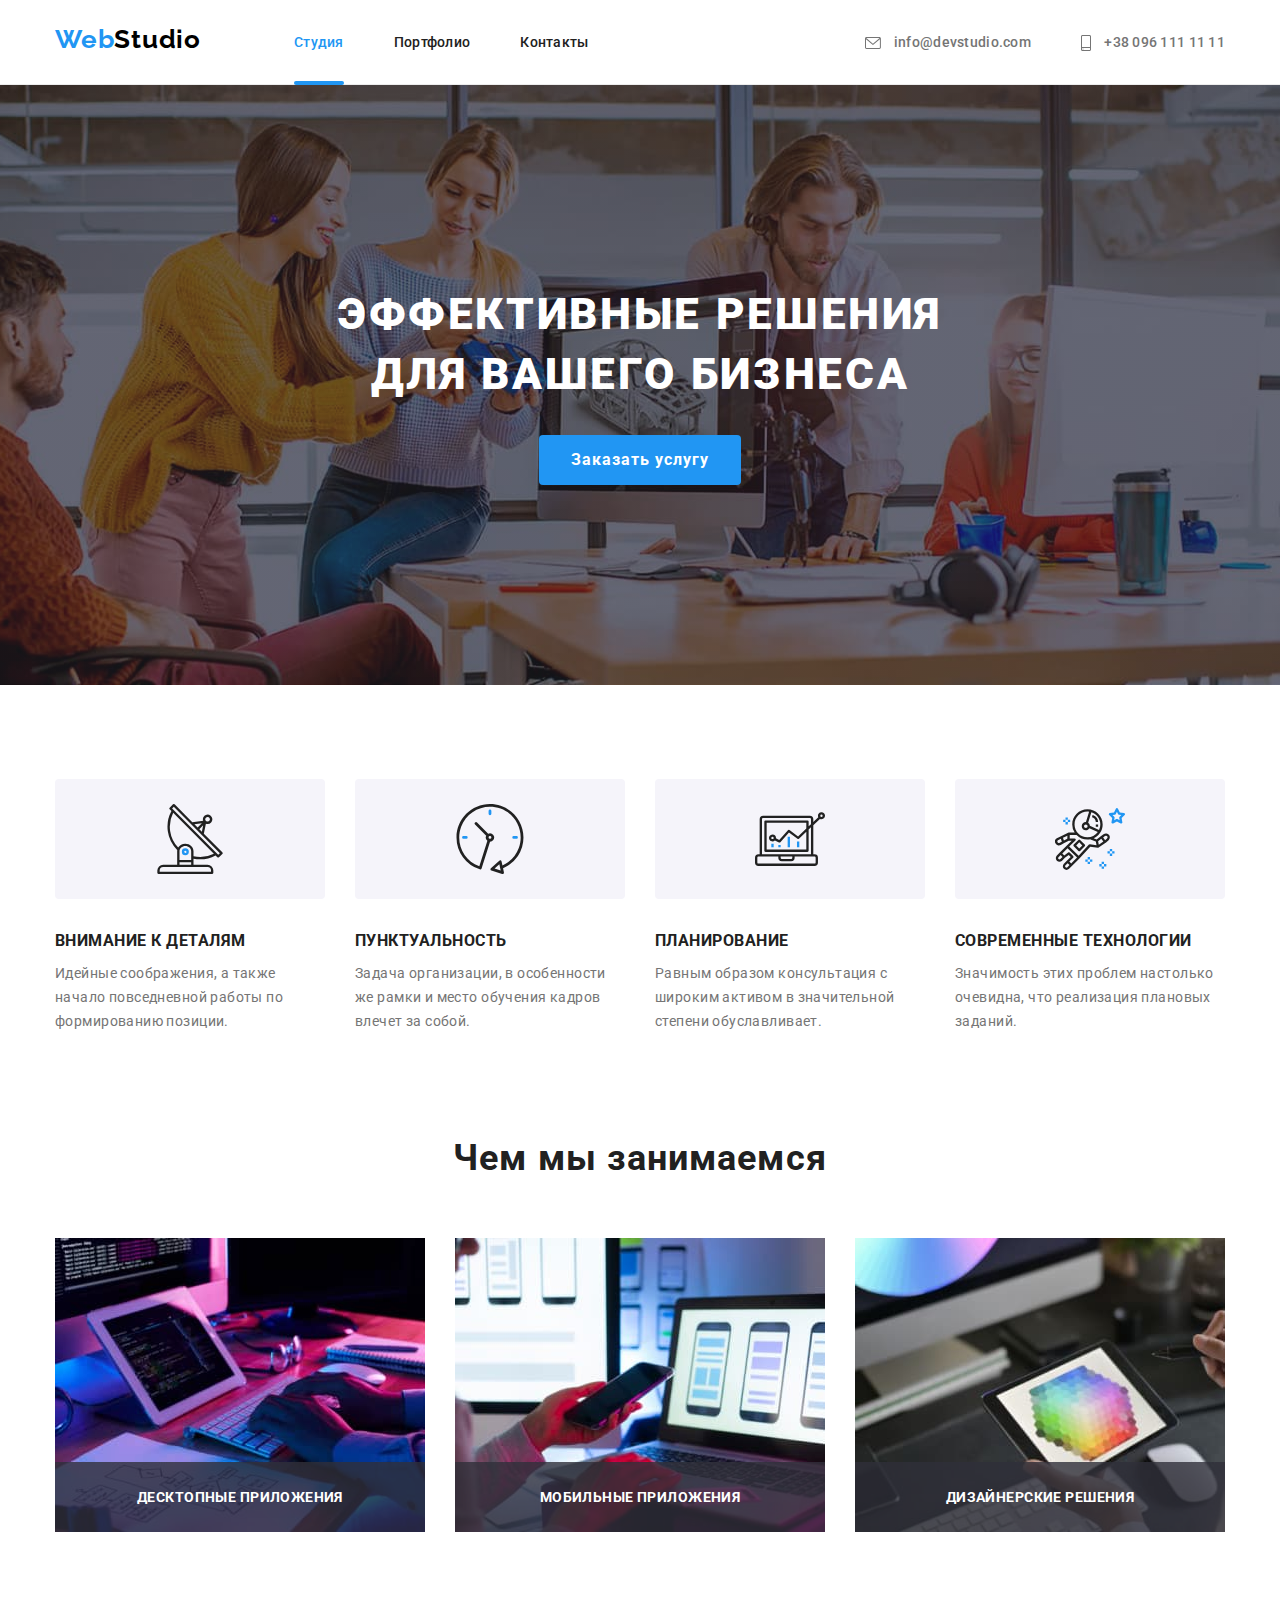
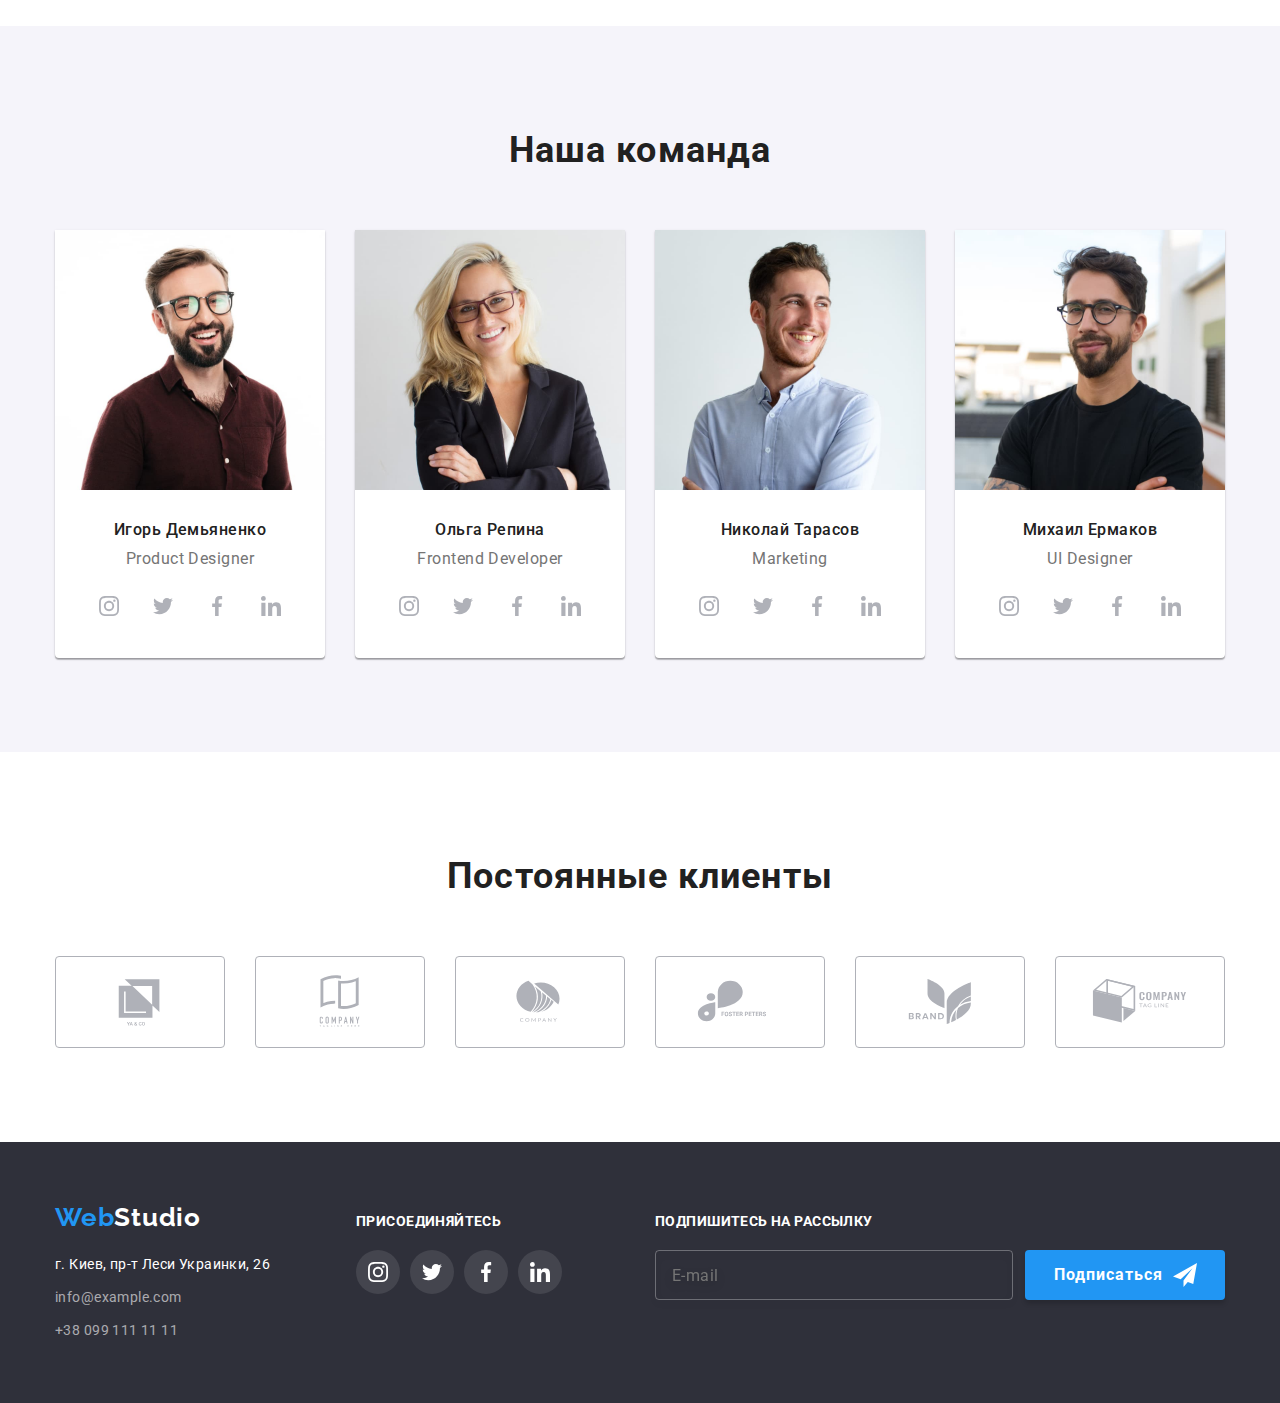
==== index.html @ 11c01fbc "Делает рефакторинг css (кроме портфолио)" ====
<!DOCTYPE html>
<html lang="ru">

<head>
    <meta charset="UTF-8">
    <meta http-equiv="X-UA-Compatible" content="IE=edge">
    <meta name="viewport" content="width=device-width, initial-scale=1.0">
    <title>Document</title>
    <link rel="preconnect" href="https://fonts.googleapis.com">
    <link rel="preconnect" href="https://fonts.gstatic.com" crossorigin>
    <link href="https://fonts.googleapis.com/css2?family=Raleway:wght@700&family=Roboto:wght@400;500;700;900&display=swap"
        rel="stylesheet">
    <link rel="stylesheet" href="https://cdnjs.cloudflare.com/ajax/libs/modern-normalize/1.1.0/modern-normalize.min.css">
    <link rel="stylesheet" href="./css/styles.css">
    <link rel="stylesheet" href="./css/main.css">
</head>

<body>
    <header class="header">
    <div class="container navigation">
        <nav>
            <a href="" class="logo">Web<span class="logopart1">Studio</span>
            </a>
            <ul class="nav">
                <li class="nav-item"><a href="" class="nav-link current">Студия</a></li>
                <li class="nav-item"><a href="./portfolio.html" class="nav-link">Портфолио</a></li>
                <li class="nav-item"><a href="" class="nav-link">Контакты</a></li>
        
            </ul>
        </nav>
        <ul class="header-contacts">
            <li class="header-contacts-item"><a href="mailto:info@devstudio.com"
                    class="header-contacts-link">
                    <svg class="header-icon mail" width="16" height="12">
                        <use href="./images/icons.svg#mail"></use>
                    </svg>
                    info@devstudio.com</a></li>
            <li class="header-contacts-item"><a href="tel:+380961111111" class="header-contacts-link">
                    <svg class="header-icon tel" width="10" height="16">
                        <use href="./images/icons.svg#tel"></use>
                    </svg>
                +38 096 111 11 11</a></li>
        </ul>
    </div>
        

    </header>
    <main>

        <section class="hero linear">
            <div class="container">
            <h1 class="hero-title">Эффективные решения для вашего бизнеса</h1>
            <button type="button" class="btn" data-modal-open>Заказать услугу</button>
            </div>
        </section>


        <section class="section">
            <div class="container">
                <h2 class="visually-hidden">Преимущества работы</h2>
                <ul class="list">
                    <li class="list-item">
                        <div class="benefits-container">
                        <svg class="benefits-icon">
                            <use href="./images/icons.svg#antenna"></use>
                        </svg>
                        </div>
                        <h3 class="section-title">Внимание к деталям</h3>
                        <p class="paragraph">Идейные соображения, а также начало повседневной работы по формированию позиции.</p>
                    </li>
                    <li class="list-item">
                        <div class="benefits-container">
                        <svg class="benefits-icon">
                            <use href="./images/icons.svg#clock"></use>
                        </svg>
                        </div>
                        <h3 class="section-title">Пунктуальность</h3>
                        <p class="paragraph">Задача организации, в особенности же рамки и место обучения кадров влечет за собой.</p>
                    </li>
                    <li class="list-item">
                        <div class="benefits-container">
                        <svg class="benefits-icon">
                            <use href="./images/icons.svg#diagram"></use>
                        </svg>
                        </div>
                        <h3 class="section-title">Планирование</h3>
                        <p class="paragraph">Равным образом консультация с широким активом в значительной степени обуславливает.</p>
                    </li>
                    <li class="list-item">
                        <div class="benefits-container">
                        <svg class="benefits-icon">
                            <use href="./images/icons.svg#astronaut"></use>
                        </svg>
                        </div>
                        <h3 class="section-title">Современные технологии</h3>
                        <p class="paragraph">Значимость этих проблем настолько очевидна, что реализация плановых заданий.</p>
                    </li>
                </ul>
            </div>
        </section>

        <section class="section work">
            <div class="container">
                <h2 class="work">Чем мы занимаемся</h2>
                <ul class="list">
                    <li class="list-work">
                        <div class="work-thumb">
                        <img src="./images/keyboard.jpg" alt="разработка планшетного приложения" width="370" height="294" />
                        <div class="work-element">
                            <h3 class="work-title">Десктопные приложения</h3>
                        </div>
                        </div>
                        
                    </li>
                    <li class="list-work">
                        <div class="work-thumb">
                        <img src="./images/notebook.jpg" alt="ноутбук" width="370" height="294" />
                        <div class="work-element">
                            <h3 class="work-title">Мобильные приложения</h3>
                        </div>
                        </div>
                    </li>
                    <li class="list-work">
                        <div class="work-thumb">
                        <img src="./images/art.jpg" alt="работа с палитрой" width="370" height="294" />
                        <div class="work-element">
                        <h3 class="work-title">Дизайнерские решения</h3>
                        </div>
                        </div>
                    </li>
                </ul>
            </div>
        </section>

        <section class="team section">
            <div class="container">
                <h2 class="team-title">Наша команда</h2>
                <ul class="list">
                    <li class="list-item team">
                        <img src="./images/menone.jpg" alt="первый работник" width="270" height="260">
                        <div class="team-container">
                        <h3 class="team-name">Игорь Демьяненко</h3>
                        <p lang="en" class="profession">Product Designer</p>
                        <ul class="team-list">
                            <li class="team-item">
                                <a href="" class="team-link">
                                <svg class="team-icon" width="20" height="20">
                                    <use href="./images/icons.svg#instagram"></use>
                                </svg>
                                </a>
                            </li>
                            <li class="team-item">
                                <a href="" class="team-link">
                                <svg class="team-icon" width="20" height="20">
                                    <use href="./images/icons.svg#twitter"></use>
                                </svg>
                                </a>
                            </li>
                            <li class="team-item">
                                <a href="" class="team-link">
                                <svg class="team-icon" width="20" height="20">
                                    <use href="./images/icons.svg#facebook"></use>
                                </svg>
                                </a>
                            </li>
                            <li class="team-item">
                                <a href="" class="team-link">
                                <svg class="team-icon" width="20" height="20">
                                    <use href="./images/icons.svg#linkedin"></use>
                                </svg>
                                </a>
                            </li>
                        </ul>
                        </div>
                    </li>
                    <li class="list-item team">
                        <img src="./images/women.jpg" alt="второй работник" width="270" height="260">
                        <div class="team-container">
                        <h3 class="team-name">Ольга Репина</h3>
                        <p lang="en" class="profession">Frontend Developer</p>
                        <ul class="team-list">
                            <li class="team-item">
                                <a href="" class="team-link">
                                    <svg class="team-icon" width="20" height="20">
                                        <use href="./images/icons.svg#instagram"></use>
                                    </svg>
                                </a>
                            </li>
                            <li class="team-item">
                                <a href="" class="team-link">
                                    <svg class="team-icon" width="20" height="20">
                                        <use href="./images/icons.svg#twitter"></use>
                                    </svg>
                                </a>
                            </li>
                            <li class="team-item">
                                <a href="" class="team-link">
                                    <svg class="team-icon" width="20" height="20">
                                        <use href="./images/icons.svg#facebook"></use>
                                    </svg>
                                </a>
                            </li>
                            <li class="team-item">
                                <a href="" class="team-link">
                                    <svg class="team-icon" width="20" height="20">
                                        <use href="./images/icons.svg#linkedin"></use>
                                    </svg>
                                </a>
                            </li>
                        </ul>
                        </div>
                    </li>
                    <li class="list-item team">
                        <img src="./images/mentwo.jpg" alt="третий работник" width="270" height="260">
                        <div class="team-container">
                        <h3 class="team-name">Николай Тарасов</h3>
                        <p lang="en" class="profession">Marketing</p>
                        <ul class="team-list">
                            <li class="team-item">
                                <a href="" class="team-link">
                                    <svg class="team-icon" width="20" height="20">
                                        <use href="./images/icons.svg#instagram"></use>
                                    </svg>
                                </a>
                            </li>
                            <li class="team-item">
                                <a href="" class="team-link">
                                    <svg class="team-icon" width="20" height="20">
                                        <use href="./images/icons.svg#twitter"></use>
                                    </svg>
                                </a>
                            </li>
                            <li class="team-item">
                                <a href="" class="team-link">
                                    <svg class="team-icon" width="20" height="20">
                                        <use href="./images/icons.svg#facebook"></use>
                                    </svg>
                                </a>
                            </li>
                            <li class="team-item">
                                <a href="" class="team-link">
                                    <svg class="team-icon" width="20" height="20">
                                        <use href="./images/icons.svg#linkedin"></use>
                                    </svg>
                                </a>
                            </li>
                        </ul>
                        </div>
                    </li>
                    <li class="list-item team">
                        <img src="./images/menthree.jpg" alt="четвертый работник" width="270" height="260">
                        <div class="team-container">
                        <h3 class="team-name">Михаил Ермаков</h3>
                        <p lang="en" class="profession">UI Designer</p>
                        <ul class="team-list">
                            <li class="team-item">
                                <a href="" class="team-link">
                                    <svg class="team-icon" width="20" height="20">
                                        <use href="./images/icons.svg#instagram"></use>
                                    </svg>
                                </a>
                            </li>
                            <li class="team-item">
                                <a href="" class="team-link">
                                    <svg class="team-icon" width="20" height="20">
                                        <use href="./images/icons.svg#twitter"></use>
                                    </svg>
                                </a>
                            </li>
                            <li class="team-item">
                                <a href="" class="team-link">
                                    <svg class="team-icon" width="20" height="20">
                                        <use href="./images/icons.svg#facebook"></use>
                                    </svg>
                                </a>
                            </li>
                            <li class="team-item">
                                <a href="" class="team-link">
                                    <svg class="team-icon" width="20" height="20">
                                        <use href="./images/icons.svg#linkedin"></use>
                                    </svg>
                                </a>
                            </li>
                        </ul>
                        </div>
                    </li>
                </ul>
            </div>
        </section>
        <section class="clients section">
            <div class="container">
                <h2 class="clients-title">Постоянные клиенты</h2>
                <ul class="clients-list">
                    <li class="clients-item">
                        <div class="clients-container">
                        <a href="" class="clients-link">
                            <svg class="clients-icon" width="106" height="60">
                                <use href="./images/icons.svg#logo"></use>
                            </svg>
                        </a>
                        </div>
                    </li>
                    <li class="clients-item">
                        <div class="clients-container">
                            <a href="" class="clients-link">
                                <svg class="clients-icon" width="106" height="60">
                                    <use href="./images/icons.svg#logo-1"></use>
                                </svg>
                            </a>
                        </div>
                    </li>
                    <li class="clients-item">
                        <div class="clients-container">
                            <a href="" class="clients-link">
                                <svg class="clients-icon" width="106" height="60">
                                    <use href="./images/icons.svg#logo-2"></use>
                                </svg>
                            </a>
                        </div>
                    </li>
                    <li class="clients-item">
                        <div class="clients-container">
                            <a href="" class="clients-link">
                                <svg class="clients-icon" width="106" height="60">
                                    <use href="./images/icons.svg#logo-3"></use>
                                </svg>
                            </a>
                        </div>
                    </li>
                    <li class="clients-item">
                        <div class="clients-container">
                            <a href="" class="clients-link">
                                <svg class="clients-icon" width="106" height="60">
                                    <use href="./images/icons.svg#logo-4"></use>
                                </svg>
                            </a>
                        </div>
                    </li>
                    <li class="clients-item">
                        <div class="clients-container">
                            <a href="" class="clients-link">
                                <svg class="clients-icon" width="106" height="60">
                                    <use href="./images/icons.svg#logo-5"></use>
                                </svg>
                            </a>
                        </div>
                    </li>
                </ul>
            </div>
        </section>
    </main>

    <footer class="footer">
        <div class="container footer-central">
            <div class="footer-adress">
            <a href="" class="logo-footer">Web<span class="logopart2">Studio</span>
            </a>
            <address>
                <p class="street-address">г. Киев, пр-т Леси Украинки, 26</p>
                <ul class="footer-contacts">
                    <li class="footer-contacts-item mail"><a href="mailto:info@example.com"
                            class="footer-contacts-link">info@example.com</a></li>
                    <li class="footer-contacts-item"><a href="tel:+380991111111" class="footer-contacts-link">+38 099 111 11 11</a>
                    </li>
                </ul>
            </address>
            </div>
        <div class="container footer-icon">
            <p class="go">Присоединяйтесь</p>
            <ul class="footer-icon-list">
                <li class="footer-icon-item">
                    <a href="" class="footer-icon-link">
                        <svg class="footer-icon" width="20" height="20">
                            <use href="./images/icons.svg#instagram"></use>
                        </svg>
                    </a>
                </li>
                <li class="footer-icon-item">
                    <a href="" class="footer-icon-link">
                        <svg class="footer-icon" width="20" height="20">
                            <use href="./images/icons.svg#twitter"></use>
                        </svg>
                    </a>
                </li>
                <li class="footer-icon-item">
                    <a href="" class="footer-icon-link">
                        <svg class="footer-icon" width="20" height="20">
                            <use href="./images/icons.svg#facebook"></use>
                        </svg>
                    </a>
                </li>
                <li class="footer-icon-item">
                    <a href="" class="footer-icon-link">
                        <svg class="footer-icon" width="20" height="20">
                            <use href="./images/icons.svg#linkedin"></use>
                        </svg>
                    </a>
                </li>
            </ul>
        </div>
        <div class="container online">
            <p class="online-title">Подпишитесь на рассылку</p>
            <form class="online-form">
                <label for="online-email" class="modal-lable"></label>
                <input type="email" name="online-email" id="online-email" class="online-input" placeholder="E-mail">
                <button type="submit" class="online-btn">
                    <svg class="online-icon" width="24" height="24">
                        <use href="./images/icons.svg#fly"></use>
                    </svg>
                    Подписаться</button>
            </form>
        </div>    
        </div>
    </footer>
    <div class="backdrop is-hidden" data-modal>
    <!-- <div class="backdrop" data-modal> --> 
        <div class="modal">
            <button type="button" class="modal-close-btn" data-modal-close>
                <svg class="close-btn" width="30" height="30">
                    <use href="./images/icons.svg#close"></use>
                </svg>
            </button>
            <p class="modal-title">Оставьте свои данные, мы вам перезвоним</p>
            <form class="modal-form">
                <div class="form-field">
                <label for="user-name" class="modal-lable">Имя</label>
                <div class="modal-input-wrap">
                <input 
                    type="text" 
                    name="user-name" 
                    class="modal-input" 
                    id="user-name">
                <svg class="modal-icon" width="18" height="18">
                    <use href="./images/icons.svg#modal-person"></use>
                </svg>
                </div>
                </div>
                <div class="form-field">
                <label for="user-tel" class="modal-lable">Телефон</label>
                <div class="modal-input-wrap">
                <input 
                    type="tel" 
                    name="user-tel" 
                    class="modal-input" 
                    id="user-tel">
                <svg class="modal-icon" width="18" height="18">
                    <use href="./images/icons.svg#modal-phone"></use>
                </svg>
                </div>
                </div>
                <div class="form-field">
                <label for="user-email" class="modal-lable">Почта</label>
                <div class="modal-input-wrap">
                <input 
                    type="email" 
                    name="user-email" 
                    class="modal-input"
                    id="user-email">
                <svg class="modal-icon" width="18" height="18">
                    <use href="./images/icons.svg#modal-email"></use>
                </svg>
                </div>
                </div>
                <div class="form-field-textarea">  
                <label for="user-text" class="modal-lable">Комментарий</label>    
                <textarea name="user-text" id="user-text" cols="30" rows="10" class="modal-text" placeholder="Введите текст"></textarea>
                </div>
                <div class="form-field-check">
                    <input type="checkbox" name="modal-check" id="modal-check" class="modal-check visually-hidden">
                    <label for="modal-check" class="modal-check-text">
                        <span>
                            <svg class="modal-check-icon" width="16" height="15">
                                <use href="./images/icons.svg#check"></use>
                            </svg>
                        </span>
                        Соглашаюсь с рассылкой и принимаю<a href="" class="contract">Условия договора</a></label>
                </div>
                <button type="submit" class="modal-btn">Отправить</button>
            </form>
        </div>
    </div>
    <script src="./js/modal.js"></script>
</body>

</html>
---- css/styles.css ----
/* Сайт Студия */

/* Логотип */

/* site-nav-header*/

/*Hero*/

/*Section*/

/* --Icon-- */

/* Clients */

/*Footer*/

/* --Icon footer-- */

/* Сайт Портфолио */
.portfolio-thumb {
  position: relative;
  opacity: 1;
  overflow: hidden;
}

.portfolio-thumb:hover::before {
  opacity: 1;
}

.portfolio-thumb::before {
  display: inline-block;
  content: "";
  position: absolute;
  width: 100%;
  height: 100%;
  opacity: 0;
}

.portfolio-text {
  position: absolute;
  top: 0;
  left: 0;
  width: 100%;
  height: 100%;
  padding: 63px 24px;

  font-size: 18px;
  line-height: 1.56;
  letter-spacing: 0.03em;
  color: var(--primary-light-color);
  background-color: rgba(33, 150, 243, 0.9);

  transform: translateY(101%);

  transition-duration: var(--duration);
  transition-timing-function: var(--timing);
}

.portfolio-title {
  font-weight: 700;
  font-size: 18px;
  line-height: 2;
  letter-spacing: 0.06em;
  margin-top: 0;
  margin-bottom: 4px;

  color: var(--primary-text-color);
}

.portfolio-list {
  display: flex;
  flex-wrap: wrap;
  padding-left: 0;
  margin-top: 0;
  margin-bottom: 0;
}

.portfolio-item {
  color: var(--paragraph-text-color);
  font-weight: 400;
  font-size: 16px;
  line-height: 1.87;
  letter-spacing: 0.03em;
}

.portfolio-container {
  box-sizing: border-box;
  padding-top: 20px;
  padding-right: 24px;
  padding-bottom: 20px;
  padding-left: 24px;

  border-right: 1px solid #eeeeee;
  border-bottom: 1px solid #eeeeee;
  border-left: 1px solid #eeeeee;
}

.portfolio-element {
  width: calc((100% - 60px) / 3);
  margin-right: 30px;
  margin-bottom: 30px;
  background-color: var(--primary-light-color);
}

.portfolio-element:hover,
.portfolio-element:focus,
.portfolio-element-link:hover,
.portfolio-element-link:focus {
  box-shadow: 0px 1px 1px rgba(0, 0, 0, 0.12), 0px 4px 4px rgba(0, 0, 0, 0.06),
    1px 4px 6px rgba(0, 0, 0, 0.16);
}

.portfolio-element-link:hover .portfolio-text,
.portfolio-element-link:focus .portfolio-text {
  transform: translateY(0);
}

.portfolio-element:nth-child(3n) {
  margin-right: 0;
}

.portfolio-element:nth-last-child(-n + 3) {
  margin-bottom: 0;
}

.portfolio-element-link {
  display: block;

  transition-property: box-shadow;
  transition-duration: var(--duration);
  transition-timing-function: var(--timing);
}
---- css/main.css ----
@charset "UTF-8";
:root {
  --primary-text-color: #212121;
  --paragraph-text-color: #757575;
  /*цвет параграфов*/
  --title-text-color: #212121;
  /*цвет заголовков*/
  --accent-color: #2196f3;
  /*цвет акцентов*/
  --primary-light-color: #ffffff;
  /*цвет преимущественного*/
  --adress-text-color: rgba(255, 255, 255, 0.6);
  /*цвет текста в футере*/
  --logo-part1-color: #000000;
  --bgc-team-color: #f5f4fa;
  --icon-color: #afb1b8;
  --duration: 250ms;
  --timing: cubic-bezier(0.4, 0, 0.2, 1);
}

body {
  margin: 0;
  color: var(--primary-text-color);
  font-family: Roboto, sans-serif;
  font-size: 14px;
}

.container {
  width: 1200px;
  padding-right: 15px;
  padding-left: 15px;
  margin-right: auto;
  margin-left: auto;
}

ul {
  list-style: none;
}

a {
  text-decoration: none;
}

img {
  display: block;
  max-width: 100%;
  height: auto;
}

.visually-hidden {
  position: absolute;
  white-space: nowrap;
  width: 1px;
  height: 1px;
  overflow: hidden;
  border: 0;
  padding: 0;
  clip: rect(0 0 0 0);
  clip-path: inset(50%);
  margin: -1px;
}

.section {
  padding-top: 94px;
  padding-bottom: 94px;
}

.portfolio {
  padding-top: 94px;
  padding-bottom: 94px;
}

.logo {
  color: var(--accent-color);
  font-family: Raleway, sans-serif;
  font-weight: 700;
  font-size: 26px;
  line-height: 1.19;
  letter-spacing: 0.03em;
  margin-right: 93px;
  padding-top: 24px;
  padding-bottom: 25px;
}

.logopart1 {
  color: var(--logo-part1-color);
  font-family: Raleway, sans-serif;
  font-weight: 700;
  font-size: 26px;
  line-height: 1.19;
  letter-spacing: 0.03em;
}

.logopart2 {
  color: var(--primary-light-color);
  font-family: Raleway, sans-serif;
  font-weight: 700;
  font-size: 26px;
  line-height: 1.19;
  letter-spacing: 0.03em;
}

.logo-footer {
  color: var(--accent-color);
  font-family: Raleway, sans-serif;
  font-weight: 700;
  font-size: 26px;
  line-height: 1.19;
  letter-spacing: 0.03em;
  display: block;
  margin-bottom: 20px;
  margin-right: 0;
}

.nav,
.header-contacts,
.list,
.footer-contacts,
p {
  padding: 0;
  margin: 0;
}

nav,
.nav {
  display: flex;
}

.header {
  border-bottom: 1px solid #ececec;
}

.container.navigation {
  display: flex;
  align-items: center;
}

.nav .nav-item:not(:last-child) {
  margin-right: 50px;
}

.nav .nav-link {
  display: block;
  padding-top: 32px;
  padding-bottom: 32px;
  color: var(--title-text-color);
  font-weight: 500;
  line-height: 1.43;
  letter-spacing: 0.02em;
  transition-property: color;
  transition-duration: var(--duration);
  transition-timing-function: var(--timing);
  position: relative;
}

.nav .nav-link:hover,
.nav .nav-link:focus {
  color: var(--accent-color);
}

.nav .nav-link.current {
  color: var(--accent-color);
}

.nav-link.current::after {
  display: inline-block;
  position: absolute;
  content: "";
  width: 100%;
  height: 4px;
  border-radius: 2px;
  background-color: var(--accent-color);
  left: 0;
  bottom: -1px;
}

.header-contacts {
  display: flex;
  margin-left: auto;
  align-items: center;
  justify-content: center;
}

.header-contacts-item:not(:last-child) {
  margin-right: 50px;
}

.header-icon.mail {
  margin-bottom: 0;
  fill: currentColor;
  vertical-align: middle;
  margin-right: 10px;
}

.header-icon.tel {
  fill: currentColor;
  vertical-align: middle;
  margin-right: 10px;
}

.header-icon:focus,
.header-icon:hover {
  fill: var(--accent-color);
}

.header-contacts-link {
  display: block;
  padding-top: 32px;
  padding-bottom: 32px;
  color: var(--paragraph-text-color);
  font-weight: 500;
  line-height: 1.43;
  letter-spacing: 0.02em;
  transition-property: color;
  transition-duration: var(--duration);
  transition-timing-function: var(--timing);
}

.header-contacts-link:hover,
.header-contacts-link:focus {
  color: var(--accent-color);
}

.hero {
  background-color: #2f303a;
  text-align: center;
  padding: 200px 0;
}

.linear {
  max-width: 1600px;
  background-image: linear-gradient(rgba(47, 48, 58, 0.4), rgba(47, 48, 58, 0.4)), url(../images/background.jpg);
  background-repeat: no-repeat;
  background-position: center;
  background-size: auto;
  margin: 0 auto;
}

.hero-title {
  color: var(--primary-light-color);
  font-weight: 900;
  font-size: 44px;
  line-height: 1.36;
  margin-left: auto;
  margin-right: auto;
  width: 696px;
  text-align: center;
  letter-spacing: 0.06em;
  text-transform: uppercase;
  margin-top: 0;
  margin-bottom: 30px;
}

.btn {
  background-color: var(--accent-color);
  color: var(--primary-light-color);
  font-family: Roboto, sans-serif;
  font-weight: 700;
  font-size: 16px;
  line-height: 1.88;
  letter-spacing: 0.06em;
  cursor: pointer;
  border: none;
  border-radius: 4px;
  padding-top: 10px;
  padding-right: 32px;
  padding-bottom: 10px;
  padding-left: 32px;
  transition-property: background-color;
  transition-duration: var(--duration);
  transition-timing-function: var(--timing);
}

.btn:hover,
.btn:focus {
  background-color: #188ce8;
}

.list {
  display: flex;
}

.work-thumb {
  position: relative;
}

.work-element {
  display: flex;
  align-items: center;
  justify-content: center;
  position: absolute;
  width: 370px;
  height: 70px;
  bottom: 0;
  background-color: rgba(47, 48, 58, 0.8);
}

.work-title {
  font-weight: 700;
  font-size: 14px;
  line-height: 1.43;
  letter-spacing: 0.03em;
  text-transform: uppercase;
  margin-top: 0;
  margin-bottom: 0;
  color: var(--primary-light-color);
}

.list-work {
  width: 370px;
  margin-right: 30px;
}

.benefits-container {
  width: 270px;
  height: 120px;
  box-sizing: border-box;
  background-color: var(--bgc-team-color);
  border-radius: 4px;
  margin-bottom: 30px;
  display: flex;
  align-items: center;
  justify-content: center;
}

.benefits-icon {
  width: 70px;
  height: 70px;
  background-color: var(--bgc-team-color);
}

.section-title {
  font-weight: 700;
  line-height: 1.43;
  letter-spacing: 0.03em;
  text-transform: uppercase;
  margin-top: 0;
  margin-bottom: 10px;
}

.section .paragraph {
  color: var(--paragraph-text-color);
  font-weight: 400;
  line-height: 1.71;
  letter-spacing: 0.03em;
}

.section.work {
  padding-top: 0;
  margin-bottom: 0;
}

.list-work:nth-child(3n) {
  margin-right: 0;
}

.work,
.team-title,
.clients-title {
  margin-top: 0;
  margin-bottom: 50px;
  font-weight: 700;
  font-size: 36px;
  line-height: 1.67;
  text-align: center;
  letter-spacing: 0.03em;
}

.team {
  background-color: var(--bgc-team-color);
}

.team-container {
  box-sizing: border-box;
  padding: 30px 32px;
  text-align: center;
  border-radius: 0px 0px 4px 4px;
}

.list .list-item {
  background-color: var(--primary-light-color);
  width: 270px;
  margin-right: 30px;
}

.list-item.team {
  box-shadow: 0px 1px 3px rgba(0, 0, 0, 0.12), 0px 1px 1px rgba(0, 0, 0, 0.14), 0px 2px 1px rgba(0, 0, 0, 0.2);
  border-radius: 0px 0px 4px 4px;
}

.list-item:nth-child(4n) {
  margin-right: 0;
}

.team-name {
  margin-top: 0;
  margin-bottom: 10px;
  font-weight: 500;
  font-size: 16px;
  line-height: 1.19;
  letter-spacing: 0.03em;
}

.profession {
  color: var(--paragraph-text-color);
  font-weight: 400;
  font-size: 16px;
  line-height: 1.19;
  letter-spacing: 0.03em;
  margin-bottom: 16px;
}

.team-list {
  display: flex;
  justify-content: center;
  padding-left: 0;
}

.team-item + .team-item {
  margin-left: 10px;
}

.team-link {
  width: 44px;
  height: 44px;
  border-radius: 50px;
  background-color: var(--primary-light-color);
  display: flex;
  align-items: center;
  justify-content: center;
  color: var(--icon-color);
  transition-property: color, background-color;
  transition-duration: var(--duration);
  transition-timing-function: var(--timing);
}

.team-link:hover,
.team-link:focus {
  background-color: var(--accent-color);
  color: var(--primary-light-color);
}

.team-icon {
  fill: currentColor;
}

.clients-link {
  display: flex;
  width: 170px;
  height: 92px;
  justify-content: center;
  align-items: center;
  color: var(--icon-color);
  border-radius: 4px;
  border: 1px solid var(--icon-color);
  transition-property: color, border-color;
  transition-duration: var(--duration);
  transition-timing-function: var(--timing);
}

.clients-link:hover,
.clients-link:focus {
  color: var(--accent-color);
  border-color: var(--accent-color);
}

.clients-list {
  display: flex;
  padding-left: 0;
  margin: 0;
}

.clients-item + .clients-item {
  margin-left: 30px;
}

.clients-icon {
  fill: currentColor;
}

.footer {
  background-color: #2f303a;
  padding-top: 60px;
  padding-bottom: 60px;
}

.street-address {
  color: var(--primary-light-color);
  font-style: normal;
  font-weight: 400;
  line-height: 1.71;
  letter-spacing: 0.03em;
  margin-bottom: 9px;
}

.footer-contacts-link {
  color: rgba(255, 255, 255, 0.6);
  font-style: normal;
  font-weight: 400;
  line-height: 1.71;
  letter-spacing: 0.03em;
  transition-property: color;
  transition-duration: var(--duration);
  transition-timing-function: var(--timing);
}

.mail {
  margin-bottom: 9px;
}

.footer-contacts-link:hover,
.footer-contacts-link:focus {
  color: var(--accent-color);
}

.footer-central {
  display: flex;
  align-items: baseline;
}

.footer-adress {
  min-width: 231px;
  margin-right: 70px;
}

.container .footer-icon {
  display: flex;
  flex-wrap: wrap;
  width: 206px;
  justify-content: flex-start;
  padding: 0;
  margin: 0;
}

.go {
  color: var(--primary-light-color);
  font-style: normal;
  font-weight: 700;
  font-size: 14px;
  line-height: 1.14;
  letter-spacing: 0.03em;
  text-transform: uppercase;
  margin-bottom: 20px;
}

.footer-icon-list {
  display: flex;
  padding: 0;
  margin: 0;
}

.footer-icon-item + .footer-icon-item {
  margin-left: 10px;
}

.footer-icon-link {
  display: flex;
  width: 44px;
  height: 44px;
  border-radius: 50px;
  background-color: rgba(255, 255, 255, 0.1);
  fill: var(--primary-light-color);
  align-items: center;
  justify-content: center;
  transition-property: background-color;
  transition-duration: var(--duration);
  transition-timing-function: var(--timing);
}

.footer-icon-link:hover,
.footer-icon-link:focus {
  background-color: var(--accent-color);
}

.container .online {
  display: flex;
  flex-wrap: wrap;
  width: 570px;
  padding: 0;
  margin-left: 93px;
}

.online-form {
  display: flex;
}

.online-title {
  color: var(--primary-light-color);
  font-style: normal;
  font-weight: 700;
  font-size: 14px;
  line-height: 1.14;
  letter-spacing: 0.03em;
  text-transform: uppercase;
  margin-bottom: 20px;
}

.online-input {
  width: 358px;
  height: 50px;
  margin-right: 12px;
  padding-left: 16px;
  background-color: transparent;
  border: 1px solid rgba(255, 255, 255, 0.3);
  box-sizing: border-box;
  filter: drop-shadow(0px 4px 4px rgba(0, 0, 0, 0.15));
  border-radius: 4px;
  outline: none;
  font-size: 16px;
  line-height: 1.25;
  letter-spacing: 0.03em;
  color: rgba(255, 255, 255, 0.6);
  transition-property: border-color;
  transition-duration: var(--duration);
  transition-timing-function: var(--timing);
}

.online-input:hover,
.online-input:focus {
  border-color: var(--accent-color);
}

.online-btn {
  position: relative;
  background-color: var(--accent-color);
  color: var(--primary-light-color);
  font-family: Roboto, sans-serif;
  font-weight: 700;
  font-size: 16px;
  line-height: 1.88;
  letter-spacing: 0.06em;
  border: none;
  box-shadow: 0px 4px 4px rgba(0, 0, 0, 0.15);
  border-radius: 4px;
  padding-top: 10px;
  padding-right: 62px;
  padding-bottom: 10px;
  padding-left: 29px;
  width: 200px;
}

.online-icon {
  position: absolute;
  right: 28px;
  top: 50%;
  transform: translateY(-50%);
}

.backdrop {
  width: 100vw;
  height: 100vh;
  background-color: rgba(0, 0, 0, 0.2);
  position: fixed;
  top: 0;
  transition: opacity 250ms, visibility 250ms;
}

.is-hidden {
  opacity: 0;
  pointer-events: 0;
  visibility: hidden;
}

.modal {
  width: 528px;
  min-height: 581px;
  background-color: var(--primary-light-color);
  border-radius: 4px;
  padding: 40px;
  box-shadow: 0px 1px 3px rgba(0, 0, 0, 0.12), 0px 1px 1px rgba(0, 0, 0, 0.14), 0px 2px 1px rgba(0, 0, 0, 0.2);
  position: absolute;
  top: 50%;
  left: 50%;
  transform: translate(-50%, -50%);
  transition: transform 500ms;
}

.modal-close-btn {
  display: flex;
  width: 30px;
  height: 30px;
  border-radius: 50%;
  border: 1px solid rgba(0, 0, 0, 0.1);
  background-color: transparent;
  position: absolute;
  top: 8px;
  right: 8px;
  align-items: center;
  transition-property: fill;
  transition-duration: var(--duration);
  transition-timing-function: var(--timing);
}

.modal-close-btn:hover,
.modal-close-btn:focus {
  fill: var(--accent-color);
}

.form-field {
  margin-bottom: 10px;
}

.modal-title {
  font-weight: 700;
  font-size: 20px;
  line-height: 1.15;
  text-align: center;
  letter-spacing: 0.03em;
  text-shadow: 0px 4px 4px rgba(0, 0, 0, 0.25);
  margin-bottom: 12px;
}

.modal-input-wrap {
  position: relative;
}

.modal-icon {
  position: absolute;
  left: 12px;
  top: 50%;
  transform: translateY(-50%);
  transition-property: fill;
  transition-duration: var(--duration);
  transition-timing-function: var(--timing);
}

.modal-input {
  width: 100%;
  height: 40px;
  border: 1px solid rgba(33, 33, 33, 0.2);
  border-radius: 4px;
  padding-left: 42px;
  outline: none;
  transition-property: border-color;
  transition-duration: var(--duration);
  transition-timing-function: var(--timing);
}

.modal-input:focus,
.modal-input:hover {
  border-color: var(--accent-color);
  cursor: pointer;
}

.modal-input:focus + .modal-icon,
.modal-input:hover + .modal-icon {
  fill: var(--accent-color);
}

textarea {
  margin-bottom: 0;
}

.form-field-textarea {
  margin-bottom: 20px;
}

.modal-lable {
  font-size: 12px;
  line-height: 1.17;
  letter-spacing: 0.01em;
  color: var(--paragraph-text-color);
  margin-bottom: 4px;
  display: block;
}

.modal-text {
  font-size: 12px;
  line-height: 1.17;
  letter-spacing: 0.01em;
  width: 100%;
  height: 100%;
  color: rgba(117, 117, 117, 0.5);
  border: 1px solid rgba(33, 33, 33, 0.2);
  box-sizing: border-box;
  border-radius: 4px;
  padding: 12px 16px;
  resize: none;
  margin-bottom: 0;
  outline: none;
  transition-property: border-color;
  transition-duration: var(--duration);
  transition-timing-function: var(--timing);
}

.modal-text:hover,
.modal-text:focus {
  border-color: var(--accent-color);
  cursor: pointer;
}

.form-field-check {
  margin-bottom: 30px;
  display: flex;
  justify-content: center;
}

.modal-check-text {
  font-size: 14px;
  line-height: 1.71;
  letter-spacing: 0.03em;
  color: var(--paragraph-text-color);
  display: flex;
  align-items: center;
  text-align: center;
}

.modal-check-text span {
  width: 16px;
  height: 15px;
  border: 2px solid #000000;
  border-radius: 2px;
  margin-right: 7px;
  display: flex;
  align-items: center;
  justify-content: center;
}

.modal-check-text span:focus,
.modal-check-text span:hover {
  border-color: var(--accent-color);
}

.modal-check:checked + .modal-check-text > span {
  background-color: var(--accent-color);
  border: none;
}

.modal-check:focus + .modal-check-text > span {
  border-color: var(--accent-color);
}

.contract {
  color: var(--accent-color);
  margin-left: 5px;
  text-decoration: underline;
}

.modal-btn {
  background-color: var(--accent-color);
  color: var(--primary-light-color);
  font-family: Roboto, sans-serif;
  font-weight: 700;
  font-size: 16px;
  line-height: 1.88;
  letter-spacing: 0.06em;
  cursor: pointer;
  border: none;
  border-radius: 4px;
  padding-top: 10px;
  padding-right: 55px;
  padding-bottom: 10px;
  padding-left: 56px;
  margin-left: auto;
  margin-right: auto;
  display: flex;
  filter: drop-shadow(0px 4px 4px rgba(0, 0, 0, 0.25));
}

.backdrop.is-hidden .modal {
  transform: rotate(-300deg) scale(0.5);
}

.portfolio-filter {
  display: flex;
  padding-left: 0;
  margin-top: 0;
  margin-bottom: 50px;
  margin-left: auto;
  margin-right: auto;
  justify-content: center;
}

.portfolio-link {
  padding-top: 6px;
  padding-bottom: 6px;
  padding-left: 22px;
  padding-right: 22px;
}

.portfolio-filter .filter-item + .filter-item {
  margin-left: 8px;
}

.filter-item:hover,
.filter-item:focus {
  box-shadow: 0px 3px 1px rgba(0, 0, 0, 0.1), 0px 1px 2px rgba(0, 0, 0, 0.08), 0px 2px 2px rgba(0, 0, 0, 0.12);
  border-radius: 4px;
}

.portfolio-link {
  cursor: pointer;
  background-color: var(--bgc-team-color);
  font-family: Roboto, sans-serif;
  font-style: normal;
  font-weight: 500;
  font-size: 16px;
  line-height: 1.63;
  text-align: center;
  letter-spacing: 0.03em;
  border: none;
  border-radius: 4px;
  transition-property: box-shadow, color, background-color;
  transition-duration: var(--duration);
  transition-timing-function: var(--timing);
}

.portfolio-link:hover,
.portfolio-link:focus {
  background-color: var(--accent-color);
  color: var(--primary-light-color);
  box-shadow: 0px 3px 1px rgba(0, 0, 0, 0.1), 0px 1px 2px rgba(0, 0, 0, 0.08), 0px 2px 2px rgba(0, 0, 0, 0.12);
  border-radius: 4px;
}

.portfolio-link.current {
  color: var(--primary-light-color);
  background-color: var(--accent-color);
}

.portfolio-thumb {
  position: relative;
  opacity: 1;
  overflow: hidden;
}

.portfolio-thumb:hover::before {
  opacity: 1;
}

.portfolio-thumb::before {
  display: inline-block;
  content: "";
  position: absolute;
  width: 100%;
  height: 100%;
  opacity: 0;
}

.portfolio-text {
  position: absolute;
  top: 0;
  left: 0;
  width: 100%;
  height: 100%;
  padding: 63px 24px;
  font-size: 18px;
  line-height: 1.56;
  letter-spacing: 0.03em;
  color: var(--primary-light-color);
  background-color: rgba(33, 150, 243, 0.9);
  transform: translateY(101%);
  transition-duration: var(--duration);
  transition-timing-function: var(--timing);
}

.portfolio-title {
  font-weight: 700;
  font-size: 18px;
  line-height: 2;
  letter-spacing: 0.06em;
  margin-top: 0;
  margin-bottom: 4px;
  color: var(--primary-text-color);
}

.portfolio-list {
  display: flex;
  flex-wrap: wrap;
  padding-left: 0;
  margin-top: 0;
  margin-bottom: 0;
}

.portfolio-item {
  color: var(--paragraph-text-color);
  font-weight: 400;
  font-size: 16px;
  line-height: 1.87;
  letter-spacing: 0.03em;
}

.portfolio-container {
  box-sizing: border-box;
  padding-top: 20px;
  padding-right: 24px;
  padding-bottom: 20px;
  padding-left: 24px;
  border-right: 1px solid #eeeeee;
  border-bottom: 1px solid #eeeeee;
  border-left: 1px solid #eeeeee;
}

.portfolio-element {
  width: calc((100% - 60px) / 3);
  margin-right: 30px;
  margin-bottom: 30px;
  background-color: var(--primary-light-color);
}

.portfolio-element:hover,
.portfolio-element:focus,
.portfolio-element-link:hover,
.portfolio-element-link:focus {
  box-shadow: 0px 1px 1px rgba(0, 0, 0, 0.12), 0px 4px 4px rgba(0, 0, 0, 0.06), 1px 4px 6px rgba(0, 0, 0, 0.16);
}

.portfolio-element-link:hover .portfolio-text,
.portfolio-element-link:focus .portfolio-text {
  transform: translateY(0);
}

.portfolio-element:nth-child(3n) {
  margin-right: 0;
}

.portfolio-element:nth-last-child(-n + 3) {
  margin-bottom: 0;
}

.portfolio-element-link {
  display: block;
  transition-property: box-shadow;
  transition-duration: var(--duration);
  transition-timing-function: var(--timing);
}
/*# sourceMappingURL=main.css.map */
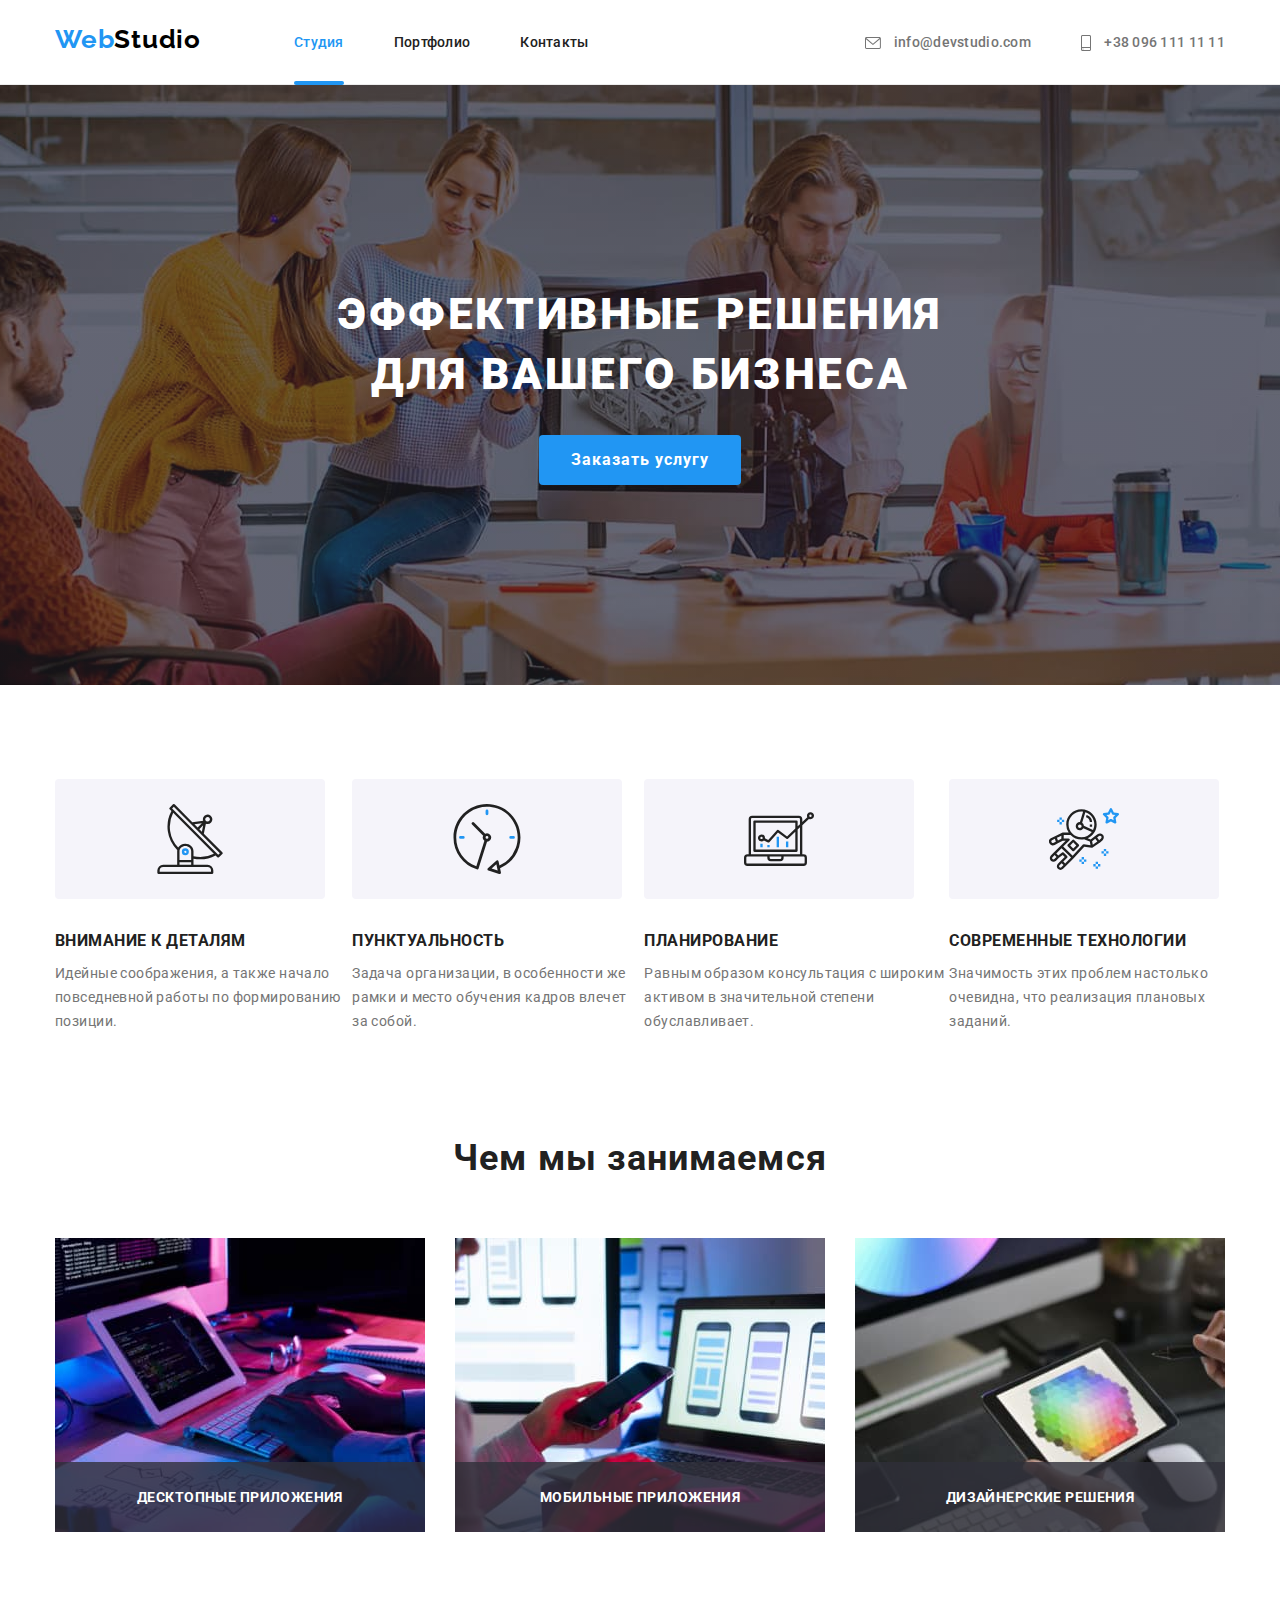
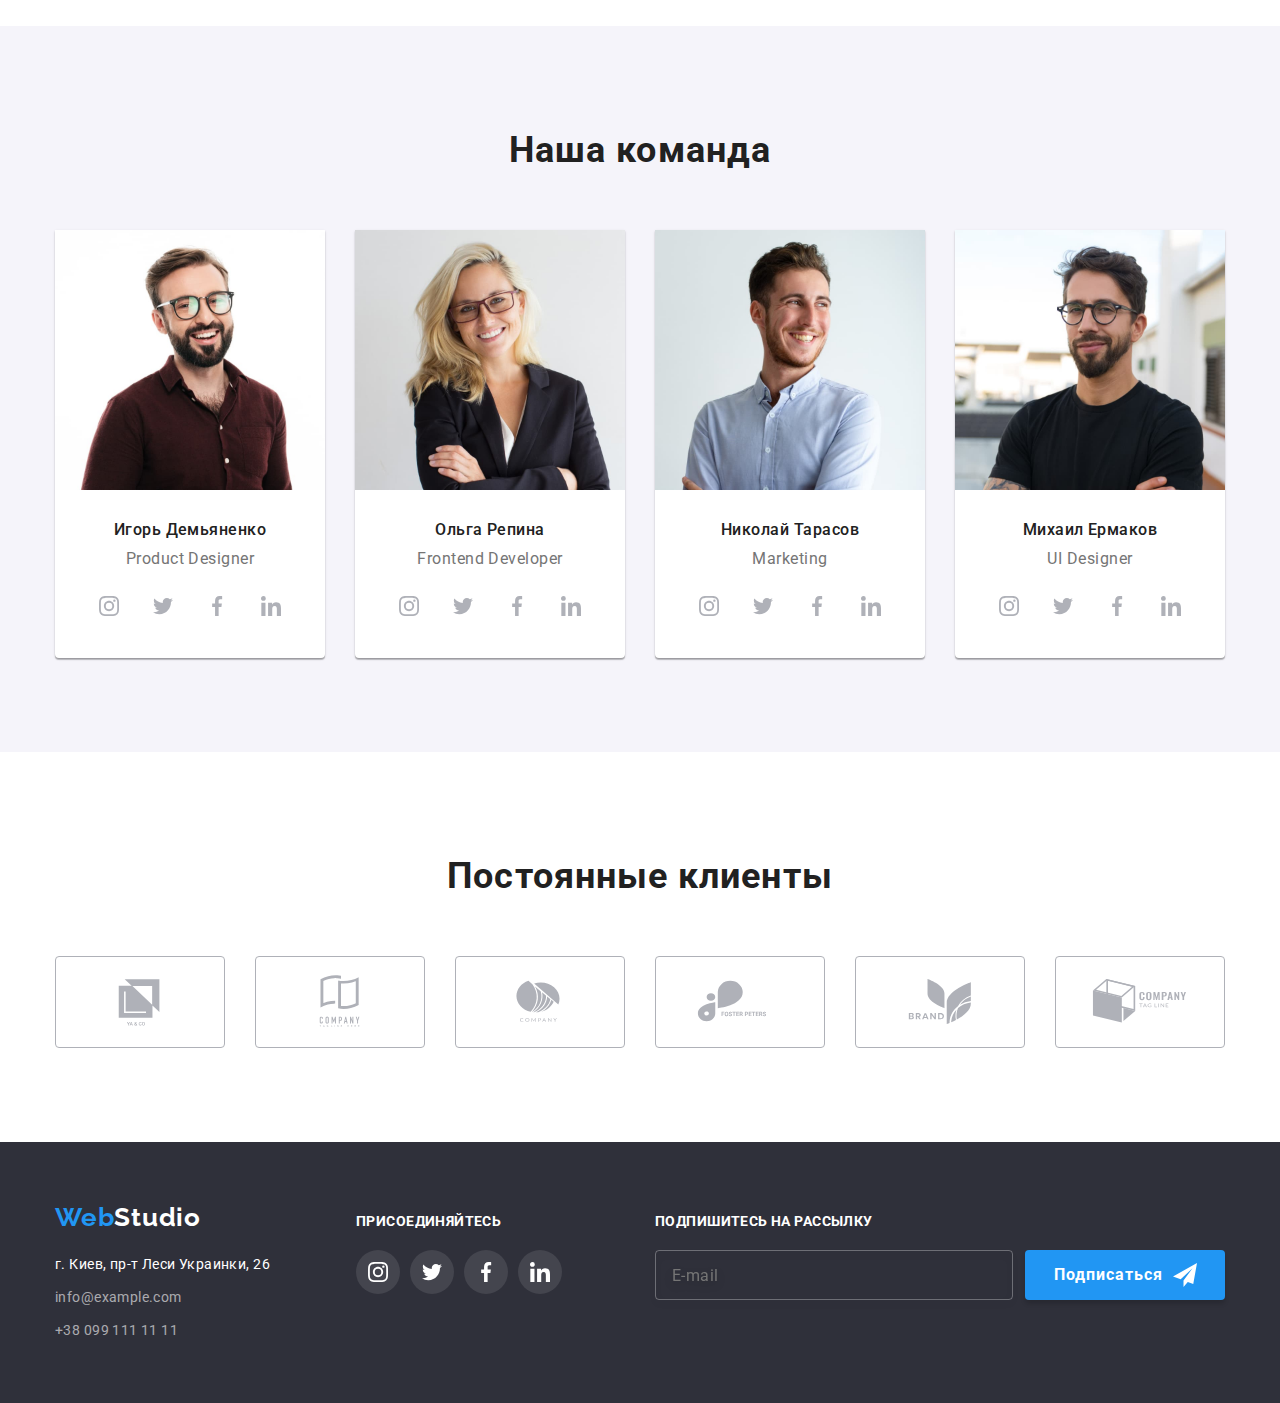
==== commit 8004c373: "Начинает делать БЭМ" ====
--- a/index.html
+++ b/index.html
@@ -11,7 +11,6 @@
     <link href="https://fonts.googleapis.com/css2?family=Raleway:wght@700&family=Roboto:wght@400;500;700;900&display=swap"
         rel="stylesheet">
     <link rel="stylesheet" href="https://cdnjs.cloudflare.com/ajax/libs/modern-normalize/1.1.0/modern-normalize.min.css">
-    <link rel="stylesheet" href="./css/styles.css">
     <link rel="stylesheet" href="./css/main.css">
 </head>
 
@@ -22,20 +21,20 @@
             <a href="" class="logo">Web<span class="logopart1">Studio</span>
             </a>
             <ul class="nav">
-                <li class="nav-item"><a href="" class="nav-link current">Студия</a></li>
-                <li class="nav-item"><a href="./portfolio.html" class="nav-link">Портфолио</a></li>
-                <li class="nav-item"><a href="" class="nav-link">Контакты</a></li>
+                <li class="nav__nav-item"><a href="" class="nav__nav-link current">Студия</a></li>
+                <li class="nav__nav-item"><a href="./portfolio.html" class="nav__nav-link">Портфолио</a></li>
+                <li class="nav__nav-item"><a href="" class="nav__nav-link">Контакты</a></li>
         
             </ul>
         </nav>
         <ul class="header-contacts">
-            <li class="header-contacts-item"><a href="mailto:info@devstudio.com"
-                    class="header-contacts-link">
+            <li class="header-contacts__item"><a href="mailto:info@devstudio.com"
+                    class="header-contacts__link">
                     <svg class="header-icon mail" width="16" height="12">
                         <use href="./images/icons.svg#mail"></use>
                     </svg>
                     info@devstudio.com</a></li>
-            <li class="header-contacts-item"><a href="tel:+380961111111" class="header-contacts-link">
+            <li class="header-contacts__item"><a href="tel:+380961111111" class="header-contacts__link">
                     <svg class="header-icon tel" width="10" height="16">
                         <use href="./images/icons.svg#tel"></use>
                     </svg>
@@ -59,40 +58,40 @@
             <div class="container">
                 <h2 class="visually-hidden">Преимущества работы</h2>
                 <ul class="list">
-                    <li class="list-item">
+                    <li class="list__list-item">
                         <div class="benefits-container">
-                        <svg class="benefits-icon">
+                        <svg class="benefits-container__icon">
                             <use href="./images/icons.svg#antenna"></use>
                         </svg>
                         </div>
-                        <h3 class="section-title">Внимание к деталям</h3>
+                        <h3 class="benefits-container__title">Внимание к деталям</h3>
                         <p class="paragraph">Идейные соображения, а также начало повседневной работы по формированию позиции.</p>
                     </li>
-                    <li class="list-item">
+                    <li class="list__list-item">
                         <div class="benefits-container">
-                        <svg class="benefits-icon">
+                        <svg class="benefits-container__icon">
                             <use href="./images/icons.svg#clock"></use>
                         </svg>
                         </div>
-                        <h3 class="section-title">Пунктуальность</h3>
+                        <h3 class="benefits-container__title">Пунктуальность</h3>
                         <p class="paragraph">Задача организации, в особенности же рамки и место обучения кадров влечет за собой.</p>
                     </li>
-                    <li class="list-item">
+                    <li class="list__list-item">
                         <div class="benefits-container">
-                        <svg class="benefits-icon">
+                        <svg class="benefits-container__icon">
                             <use href="./images/icons.svg#diagram"></use>
                         </svg>
                         </div>
-                        <h3 class="section-title">Планирование</h3>
+                        <h3 class="benefits-container__title">Планирование</h3>
                         <p class="paragraph">Равным образом консультация с широким активом в значительной степени обуславливает.</p>
                     </li>
-                    <li class="list-item">
+                    <li class="list__list-item">
                         <div class="benefits-container">
-                        <svg class="benefits-icon">
+                        <svg class="benefits-container__icon">
                             <use href="./images/icons.svg#astronaut"></use>
                         </svg>
                         </div>
-                        <h3 class="section-title">Современные технологии</h3>
+                        <h3 class="benefits-container__title">Современные технологии</h3>
                         <p class="paragraph">Значимость этих проблем настолько очевидна, что реализация плановых заданий.</p>
                     </li>
                 </ul>
--- a/css/main.css
+++ b/css/main.css
@@ -135,11 +135,11 @@
   align-items: center;
 }
 
-.nav .nav-item:not(:last-child) {
+.nav .nav__nav-item:not(:last-child) {
   margin-right: 50px;
 }
 
-.nav .nav-link {
+.nav .nav__nav-link {
   display: block;
   padding-top: 32px;
   padding-bottom: 32px;
@@ -153,16 +153,15 @@
   position: relative;
 }
 
-.nav .nav-link:hover,
-.nav .nav-link:focus {
+.nav .nav__nav-link:hover, .nav .nav__nav-link:focus {
   color: var(--accent-color);
 }
 
-.nav .nav-link.current {
+.nav .nav__nav-link.current {
   color: var(--accent-color);
 }
 
-.nav-link.current::after {
+.nav__nav-link.current::after {
   display: inline-block;
   position: absolute;
   content: "";
@@ -181,7 +180,7 @@
   justify-content: center;
 }
 
-.header-contacts-item:not(:last-child) {
+.header-contacts__item:not(:last-child) {
   margin-right: 50px;
 }
 
@@ -203,7 +202,7 @@
   fill: var(--accent-color);
 }
 
-.header-contacts-link {
+.header-contacts__link {
   display: block;
   padding-top: 32px;
   padding-bottom: 32px;
@@ -216,8 +215,7 @@
   transition-timing-function: var(--timing);
 }
 
-.header-contacts-link:hover,
-.header-contacts-link:focus {
+.header-contacts__link:hover, .header-contacts__link:focus {
   color: var(--accent-color);
 }
 
@@ -225,15 +223,6 @@
   background-color: #2f303a;
   text-align: center;
   padding: 200px 0;
-}
-
-.linear {
-  max-width: 1600px;
-  background-image: linear-gradient(rgba(47, 48, 58, 0.4), rgba(47, 48, 58, 0.4)), url(../images/background.jpg);
-  background-repeat: no-repeat;
-  background-position: center;
-  background-size: auto;
-  margin: 0 auto;
 }
 
 .hero-title {
@@ -251,6 +240,15 @@
   margin-bottom: 30px;
 }
 
+.linear {
+  max-width: 1600px;
+  background-image: linear-gradient(rgba(47, 48, 58, 0.4), rgba(47, 48, 58, 0.4)), url(../images/background.jpg);
+  background-repeat: no-repeat;
+  background-position: center;
+  background-size: auto;
+  margin: 0 auto;
+}
+
 .btn {
   background-color: var(--accent-color);
   color: var(--primary-light-color);
@@ -271,8 +269,7 @@
   transition-timing-function: var(--timing);
 }
 
-.btn:hover,
-.btn:focus {
+.btn:hover, .btn:focus {
   background-color: #188ce8;
 }
 
@@ -323,13 +320,13 @@
   justify-content: center;
 }
 
-.benefits-icon {
+.benefits-container__icon {
   width: 70px;
   height: 70px;
   background-color: var(--bgc-team-color);
 }
 
-.section-title {
+.benefits-container__title {
   font-weight: 700;
   line-height: 1.43;
   letter-spacing: 0.03em;
@@ -434,8 +431,7 @@
   transition-timing-function: var(--timing);
 }
 
-.team-link:hover,
-.team-link:focus {
+.team-link:hover, .team-link:focus {
   background-color: var(--accent-color);
   color: var(--primary-light-color);
 }
@@ -458,8 +454,7 @@
   transition-timing-function: var(--timing);
 }
 
-.clients-link:hover,
-.clients-link:focus {
+.clients-link:hover, .clients-link:focus {
   color: var(--accent-color);
   border-color: var(--accent-color);
 }
@@ -504,13 +499,12 @@
   transition-timing-function: var(--timing);
 }
 
+.footer-contacts-link:hover, .footer-contacts-link:focus {
+  color: var(--accent-color);
+}
+
 .mail {
   margin-bottom: 9px;
-}
-
-.footer-contacts-link:hover,
-.footer-contacts-link:focus {
-  color: var(--accent-color);
 }
 
 .footer-central {
@@ -567,8 +561,7 @@
   transition-timing-function: var(--timing);
 }
 
-.footer-icon-link:hover,
-.footer-icon-link:focus {
+.footer-icon-link:hover, .footer-icon-link:focus {
   background-color: var(--accent-color);
 }
 
@@ -615,8 +608,7 @@
   transition-timing-function: var(--timing);
 }
 
-.online-input:hover,
-.online-input:focus {
+.online-input:hover, .online-input:focus {
   border-color: var(--accent-color);
 }
 
@@ -691,8 +683,7 @@
   transition-timing-function: var(--timing);
 }
 
-.modal-close-btn:hover,
-.modal-close-btn:focus {
+.modal-close-btn:hover, .modal-close-btn:focus {
   fill: var(--accent-color);
 }
 
@@ -736,8 +727,7 @@
   transition-timing-function: var(--timing);
 }
 
-.modal-input:focus,
-.modal-input:hover {
+.modal-input:focus, .modal-input:hover {
   border-color: var(--accent-color);
   cursor: pointer;
 }
@@ -783,8 +773,7 @@
   transition-timing-function: var(--timing);
 }
 
-.modal-text:hover,
-.modal-text:focus {
+.modal-text:hover, .modal-text:focus {
   border-color: var(--accent-color);
   cursor: pointer;
 }
@@ -816,8 +805,7 @@
   justify-content: center;
 }
 
-.modal-check-text span:focus,
-.modal-check-text span:hover {
+.modal-check-text span:focus, .modal-check-text span:hover {
   border-color: var(--accent-color);
 }
 
@@ -871,24 +859,15 @@
   justify-content: center;
 }
 
+.portfolio-filter .filter-item + .filter-item {
+  margin-left: 8px;
+}
+
 .portfolio-link {
   padding-top: 6px;
   padding-bottom: 6px;
   padding-left: 22px;
   padding-right: 22px;
-}
-
-.portfolio-filter .filter-item + .filter-item {
-  margin-left: 8px;
-}
-
-.filter-item:hover,
-.filter-item:focus {
-  box-shadow: 0px 3px 1px rgba(0, 0, 0, 0.1), 0px 1px 2px rgba(0, 0, 0, 0.08), 0px 2px 2px rgba(0, 0, 0, 0.12);
-  border-radius: 4px;
-}
-
-.portfolio-link {
   cursor: pointer;
   background-color: var(--bgc-team-color);
   font-family: Roboto, sans-serif;
@@ -905,8 +884,7 @@
   transition-timing-function: var(--timing);
 }
 
-.portfolio-link:hover,
-.portfolio-link:focus {
+.portfolio-link:hover, .portfolio-link:focus {
   background-color: var(--accent-color);
   color: var(--primary-light-color);
   box-shadow: 0px 3px 1px rgba(0, 0, 0, 0.1), 0px 1px 2px rgba(0, 0, 0, 0.08), 0px 2px 2px rgba(0, 0, 0, 0.12);
@@ -916,6 +894,12 @@
 .portfolio-link.current {
   color: var(--primary-light-color);
   background-color: var(--accent-color);
+}
+
+.filter-item:hover,
+.filter-item:focus {
+  box-shadow: 0px 3px 1px rgba(0, 0, 0, 0.1), 0px 1px 2px rgba(0, 0, 0, 0.08), 0px 2px 2px rgba(0, 0, 0, 0.12);
+  border-radius: 4px;
 }
 
 .portfolio-thumb {
@@ -998,10 +982,18 @@
   background-color: var(--primary-light-color);
 }
 
-.portfolio-element:hover,
-.portfolio-element:focus,
-.portfolio-element-link:hover,
-.portfolio-element-link:focus {
+.portfolio-element:hover, .portfolio-element:focus {
+  box-shadow: 0px 1px 1px rgba(0, 0, 0, 0.12), 0px 4px 4px rgba(0, 0, 0, 0.06), 1px 4px 6px rgba(0, 0, 0, 0.16);
+}
+
+.portfolio-element-link {
+  display: block;
+  transition-property: box-shadow;
+  transition-duration: var(--duration);
+  transition-timing-function: var(--timing);
+}
+
+.portfolio-element-link:hover, .portfolio-element-link:focus {
   box-shadow: 0px 1px 1px rgba(0, 0, 0, 0.12), 0px 4px 4px rgba(0, 0, 0, 0.06), 1px 4px 6px rgba(0, 0, 0, 0.16);
 }
 
@@ -1017,11 +1009,4 @@
 .portfolio-element:nth-last-child(-n + 3) {
   margin-bottom: 0;
 }
-
-.portfolio-element-link {
-  display: block;
-  transition-property: box-shadow;
-  transition-duration: var(--duration);
-  transition-timing-function: var(--timing);
-}
 /*# sourceMappingURL=main.css.map */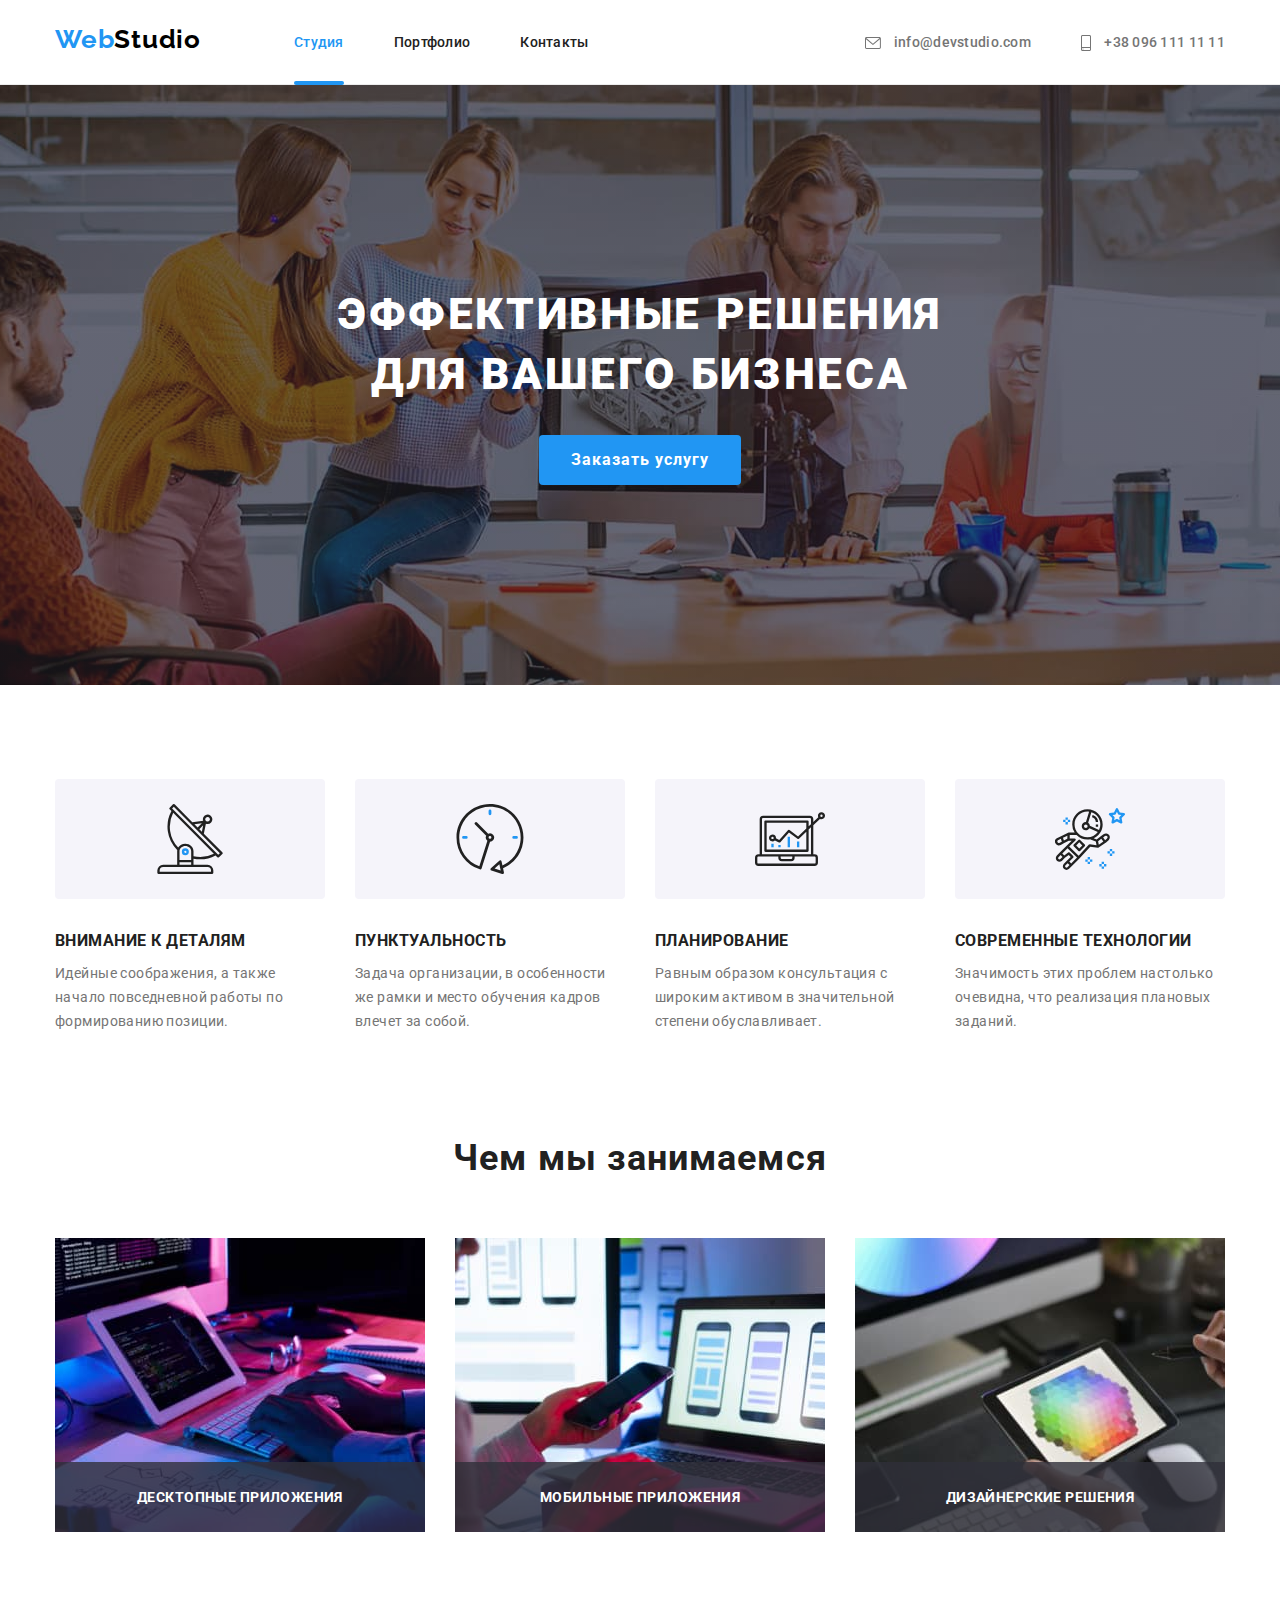
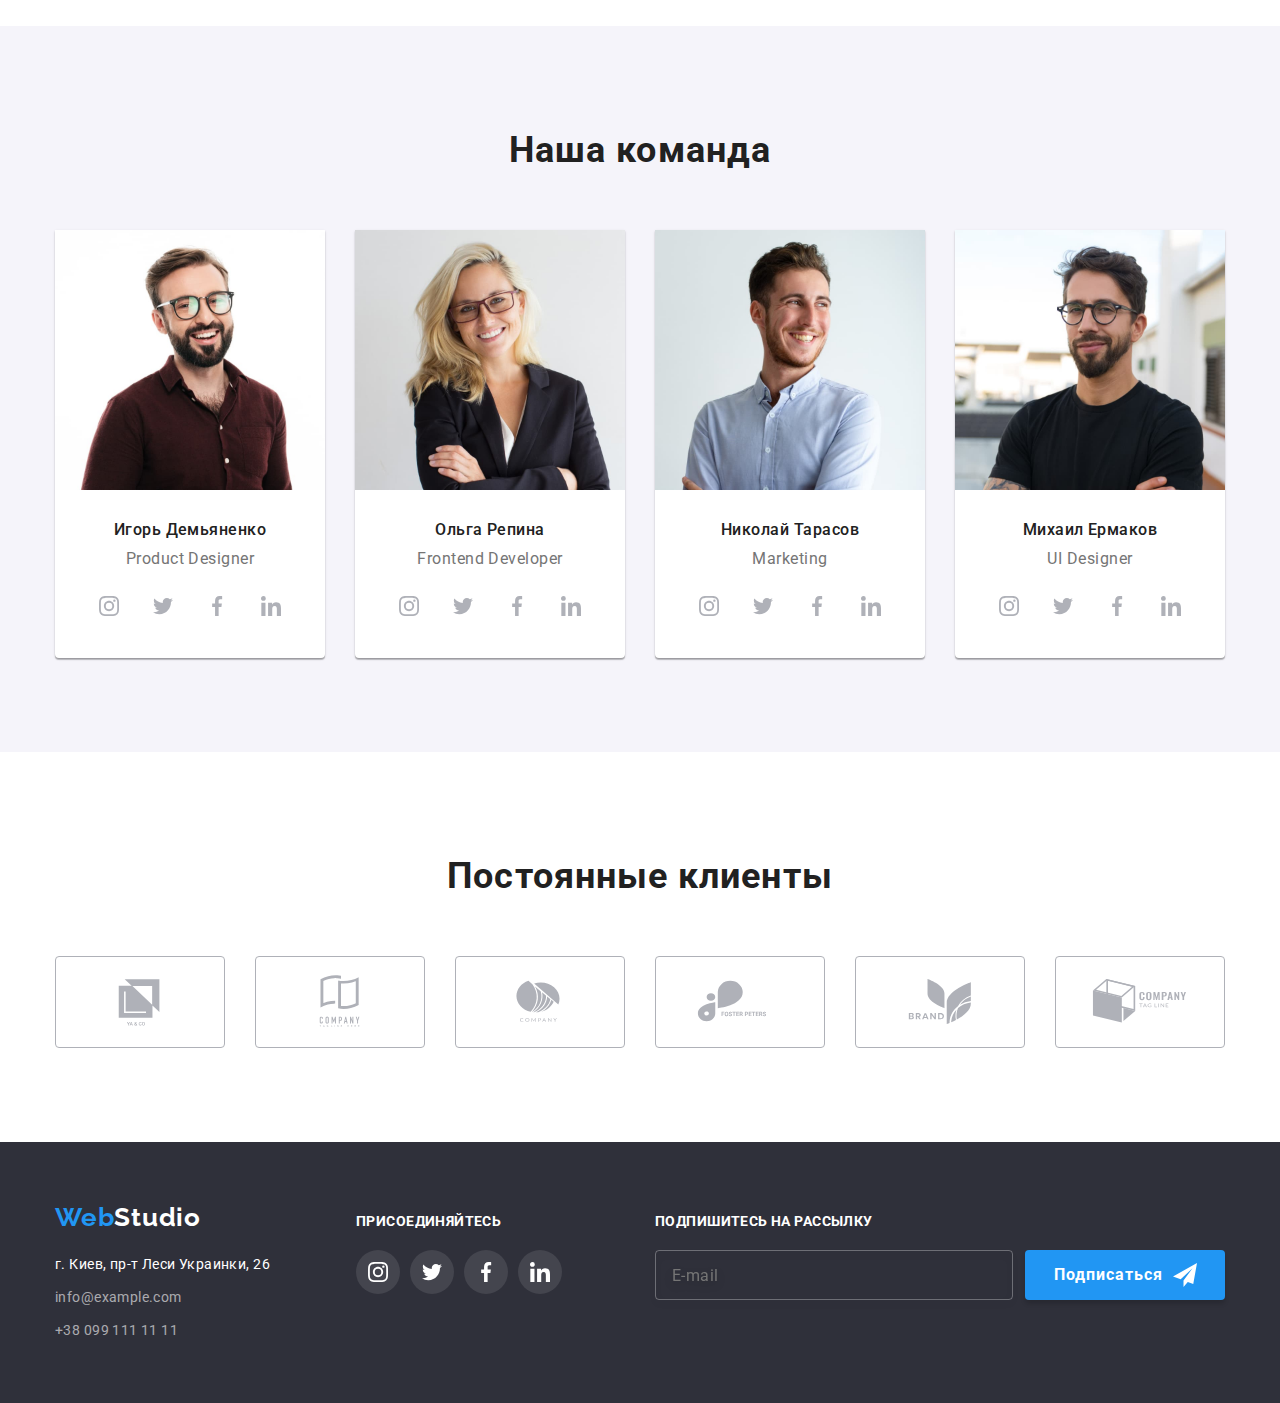
==== commit 698a6fd6: "Переименовывает по БЭМ" ====
--- a/index.html
+++ b/index.html
@@ -11,7 +11,7 @@
     <link href="https://fonts.googleapis.com/css2?family=Raleway:wght@700&family=Roboto:wght@400;500;700;900&display=swap"
         rel="stylesheet">
     <link rel="stylesheet" href="https://cdnjs.cloudflare.com/ajax/libs/modern-normalize/1.1.0/modern-normalize.min.css">
-    <link rel="stylesheet" href="./css/main.css">
+    <link rel="stylesheet" href="./css/main.min.css">
 </head>
 
 <body>
@@ -57,42 +57,42 @@
         <section class="section">
             <div class="container">
                 <h2 class="visually-hidden">Преимущества работы</h2>
-                <ul class="list">
-                    <li class="list__list-item">
+                <ul class="benefits-list list">
+                    <li class="benefits-list__item item">
                         <div class="benefits-container">
                         <svg class="benefits-container__icon">
                             <use href="./images/icons.svg#antenna"></use>
                         </svg>
                         </div>
                         <h3 class="benefits-container__title">Внимание к деталям</h3>
-                        <p class="paragraph">Идейные соображения, а также начало повседневной работы по формированию позиции.</p>
-                    </li>
-                    <li class="list__list-item">
+                        <p class="benefits-container__paragraph">Идейные соображения, а также начало повседневной работы по формированию позиции.</p>
+                    </li>
+                    <li class="benefits-list__item item">
                         <div class="benefits-container">
                         <svg class="benefits-container__icon">
                             <use href="./images/icons.svg#clock"></use>
                         </svg>
                         </div>
                         <h3 class="benefits-container__title">Пунктуальность</h3>
-                        <p class="paragraph">Задача организации, в особенности же рамки и место обучения кадров влечет за собой.</p>
-                    </li>
-                    <li class="list__list-item">
+                        <p class="benefits-container__paragraph">Задача организации, в особенности же рамки и место обучения кадров влечет за собой.</p>
+                    </li>
+                    <li class="benefits-list__item item">
                         <div class="benefits-container">
                         <svg class="benefits-container__icon">
                             <use href="./images/icons.svg#diagram"></use>
                         </svg>
                         </div>
                         <h3 class="benefits-container__title">Планирование</h3>
-                        <p class="paragraph">Равным образом консультация с широким активом в значительной степени обуславливает.</p>
-                    </li>
-                    <li class="list__list-item">
+                        <p class="benefits-container__paragraph">Равным образом консультация с широким активом в значительной степени обуславливает.</p>
+                    </li>
+                    <li class="benefits-list__item item">
                         <div class="benefits-container">
                         <svg class="benefits-container__icon">
                             <use href="./images/icons.svg#astronaut"></use>
                         </svg>
                         </div>
                         <h3 class="benefits-container__title">Современные технологии</h3>
-                        <p class="paragraph">Значимость этих проблем настолько очевидна, что реализация плановых заданий.</p>
+                        <p class="benefits-container__paragraph">Значимость этих проблем настолько очевидна, что реализация плановых заданий.</p>
                     </li>
                 </ul>
             </div>
@@ -101,29 +101,29 @@
         <section class="section work">
             <div class="container">
                 <h2 class="work">Чем мы занимаемся</h2>
-                <ul class="list">
-                    <li class="list-work">
+                <ul class="work-list list">
+                    <li class="work-list__item">
                         <div class="work-thumb">
                         <img src="./images/keyboard.jpg" alt="разработка планшетного приложения" width="370" height="294" />
                         <div class="work-element">
-                            <h3 class="work-title">Десктопные приложения</h3>
+                            <h3 class="work-element__title">Десктопные приложения</h3>
                         </div>
                         </div>
                         
                     </li>
-                    <li class="list-work">
+                    <li class="work-list__item">
                         <div class="work-thumb">
                         <img src="./images/notebook.jpg" alt="ноутбук" width="370" height="294" />
                         <div class="work-element">
-                            <h3 class="work-title">Мобильные приложения</h3>
-                        </div>
-                        </div>
-                    </li>
-                    <li class="list-work">
+                            <h3 class="work-element__title">Мобильные приложения</h3>
+                        </div>
+                        </div>
+                    </li>
+                    <li class="work-list__item">
                         <div class="work-thumb">
                         <img src="./images/art.jpg" alt="работа с палитрой" width="370" height="294" />
                         <div class="work-element">
-                        <h3 class="work-title">Дизайнерские решения</h3>
+                        <h3 class="work-element__title">Дизайнерские решения</h3>
                         </div>
                         </div>
                     </li>
@@ -134,37 +134,37 @@
         <section class="team section">
             <div class="container">
                 <h2 class="team-title">Наша команда</h2>
-                <ul class="list">
-                    <li class="list-item team">
+                <ul class="team-list list">
+                    <li class="team-list__item item">
                         <img src="./images/menone.jpg" alt="первый работник" width="270" height="260">
                         <div class="team-container">
-                        <h3 class="team-name">Игорь Демьяненко</h3>
-                        <p lang="en" class="profession">Product Designer</p>
-                        <ul class="team-list">
-                            <li class="team-item">
-                                <a href="" class="team-link">
-                                <svg class="team-icon" width="20" height="20">
+                        <h3 class="team-container__name">Игорь Демьяненко</h3>
+                        <p lang="en" class="team-container__profession">Product Designer</p>
+                        <ul class="soc-team team-list">
+                            <li class="soc-team__item">
+                                <a href="" class="soc-team__link">
+                                <svg class="soc-team__icon" width="20" height="20">
                                     <use href="./images/icons.svg#instagram"></use>
                                 </svg>
                                 </a>
                             </li>
-                            <li class="team-item">
-                                <a href="" class="team-link">
-                                <svg class="team-icon" width="20" height="20">
+                            <li class="soc-team__item">
+                                <a href="" class="soc-team__link">
+                                <svg class="soc-team__icon" width="20" height="20">
                                     <use href="./images/icons.svg#twitter"></use>
                                 </svg>
                                 </a>
                             </li>
-                            <li class="team-item">
-                                <a href="" class="team-link">
-                                <svg class="team-icon" width="20" height="20">
+                            <li class="soc-team__item">
+                                <a href="" class="soc-team__link">
+                                <svg class="soc-team__icon" width="20" height="20">
                                     <use href="./images/icons.svg#facebook"></use>
                                 </svg>
                                 </a>
                             </li>
-                            <li class="team-item">
-                                <a href="" class="team-link">
-                                <svg class="team-icon" width="20" height="20">
+                            <li class="soc-team__item">
+                                <a href="" class="soc-team__link">
+                                <svg class="soc-team__icon" width="20" height="20">
                                     <use href="./images/icons.svg#linkedin"></use>
                                 </svg>
                                 </a>
@@ -172,36 +172,36 @@
                         </ul>
                         </div>
                     </li>
-                    <li class="list-item team">
+                    <li class="team-list__item item">
                         <img src="./images/women.jpg" alt="второй работник" width="270" height="260">
                         <div class="team-container">
-                        <h3 class="team-name">Ольга Репина</h3>
-                        <p lang="en" class="profession">Frontend Developer</p>
-                        <ul class="team-list">
-                            <li class="team-item">
-                                <a href="" class="team-link">
-                                    <svg class="team-icon" width="20" height="20">
+                        <h3 class="team-container__name">Ольга Репина</h3>
+                        <p lang="en" class="team-container__profession">Frontend Developer</p>
+                        <ul class="soc-team team-list">
+                            <li class="soc-team__item">
+                                <a href="" class="soc-team__link">
+                                    <svg class="soc-team__icon" width="20" height="20">
                                         <use href="./images/icons.svg#instagram"></use>
                                     </svg>
                                 </a>
                             </li>
-                            <li class="team-item">
-                                <a href="" class="team-link">
-                                    <svg class="team-icon" width="20" height="20">
+                            <li class="soc-team__item">
+                                <a href="" class="soc-team__link">
+                                    <svg class="soc-team__icon" width="20" height="20">
                                         <use href="./images/icons.svg#twitter"></use>
                                     </svg>
                                 </a>
                             </li>
-                            <li class="team-item">
-                                <a href="" class="team-link">
-                                    <svg class="team-icon" width="20" height="20">
+                            <li class="soc-team__item">
+                                <a href="" class="soc-team__link">
+                                    <svg class="soc-team__icon" width="20" height="20">
                                         <use href="./images/icons.svg#facebook"></use>
                                     </svg>
                                 </a>
                             </li>
-                            <li class="team-item">
-                                <a href="" class="team-link">
-                                    <svg class="team-icon" width="20" height="20">
+                            <li class="soc-team__item">
+                                <a href="" class="soc-team__link">
+                                    <svg class="soc-team__icon" width="20" height="20">
                                         <use href="./images/icons.svg#linkedin"></use>
                                     </svg>
                                 </a>
@@ -209,36 +209,36 @@
                         </ul>
                         </div>
                     </li>
-                    <li class="list-item team">
+                    <li class="team-list__item item">
                         <img src="./images/mentwo.jpg" alt="третий работник" width="270" height="260">
                         <div class="team-container">
-                        <h3 class="team-name">Николай Тарасов</h3>
-                        <p lang="en" class="profession">Marketing</p>
-                        <ul class="team-list">
-                            <li class="team-item">
-                                <a href="" class="team-link">
-                                    <svg class="team-icon" width="20" height="20">
+                        <h3 class="team-container__name">Николай Тарасов</h3>
+                        <p lang="en" class="team-container__profession">Marketing</p>
+                        <ul class="soc-team team-list">
+                            <li class="soc-team__item">
+                                <a href="" class="soc-team__link">
+                                    <svg class="soc-team__icon" width="20" height="20">
                                         <use href="./images/icons.svg#instagram"></use>
                                     </svg>
                                 </a>
                             </li>
-                            <li class="team-item">
-                                <a href="" class="team-link">
-                                    <svg class="team-icon" width="20" height="20">
+                            <li class="soc-team__item">
+                                <a href="" class="soc-team__link">
+                                    <svg class="soc-team__icon" width="20" height="20">
                                         <use href="./images/icons.svg#twitter"></use>
                                     </svg>
                                 </a>
                             </li>
-                            <li class="team-item">
-                                <a href="" class="team-link">
-                                    <svg class="team-icon" width="20" height="20">
+                            <li class="soc-team__item">
+                                <a href="" class="soc-team__link">
+                                    <svg class="soc-team__icon" width="20" height="20">
                                         <use href="./images/icons.svg#facebook"></use>
                                     </svg>
                                 </a>
                             </li>
-                            <li class="team-item">
-                                <a href="" class="team-link">
-                                    <svg class="team-icon" width="20" height="20">
+                            <li class="soc-team__item">
+                                <a href="" class="soc-team__link">
+                                    <svg class="soc-team__icon" width="20" height="20">
                                         <use href="./images/icons.svg#linkedin"></use>
                                     </svg>
                                 </a>
@@ -246,36 +246,36 @@
                         </ul>
                         </div>
                     </li>
-                    <li class="list-item team">
+                    <li class="team-list__item item">
                         <img src="./images/menthree.jpg" alt="четвертый работник" width="270" height="260">
                         <div class="team-container">
-                        <h3 class="team-name">Михаил Ермаков</h3>
-                        <p lang="en" class="profession">UI Designer</p>
-                        <ul class="team-list">
-                            <li class="team-item">
-                                <a href="" class="team-link">
-                                    <svg class="team-icon" width="20" height="20">
+                        <h3 class="team-container__name">Михаил Ермаков</h3>
+                        <p lang="en" class="team-container__profession">UI Designer</p>
+                        <ul class="soc-team team-list">
+                            <li class="soc-team__item">
+                                <a href="" class="soc-team__link">
+                                    <svg class="soc-team__icon" width="20" height="20">
                                         <use href="./images/icons.svg#instagram"></use>
                                     </svg>
                                 </a>
                             </li>
-                            <li class="team-item">
-                                <a href="" class="team-link">
-                                    <svg class="team-icon" width="20" height="20">
+                            <li class="soc-team__item">
+                                <a href="" class="soc-team__link">
+                                    <svg class="soc-team__icon" width="20" height="20">
                                         <use href="./images/icons.svg#twitter"></use>
                                     </svg>
                                 </a>
                             </li>
-                            <li class="team-item">
-                                <a href="" class="team-link">
-                                    <svg class="team-icon" width="20" height="20">
+                            <li class="soc-team__item">
+                                <a href="" class="soc-team__link">
+                                    <svg class="soc-team__icon" width="20" height="20">
                                         <use href="./images/icons.svg#facebook"></use>
                                     </svg>
                                 </a>
                             </li>
-                            <li class="team-item">
-                                <a href="" class="team-link">
-                                    <svg class="team-icon" width="20" height="20">
+                            <li class="soc-team__item">
+                                <a href="" class="soc-team__link">
+                                    <svg class="soc-team__icon" width="20" height="20">
                                         <use href="./images/icons.svg#linkedin"></use>
                                     </svg>
                                 </a>
@@ -287,12 +287,12 @@
             </div>
         </section>
         <section class="clients section">
-            <div class="container">
-                <h2 class="clients-title">Постоянные клиенты</h2>
-                <ul class="clients-list">
-                    <li class="clients-item">
-                        <div class="clients-container">
-                        <a href="" class="clients-link">
+            <div class="clients container">
+                <h2 class="clients__title">Постоянные клиенты</h2>
+                <ul class="clients__list">
+                    <li class="clients-item">
+                        <div class="clients-container">
+                        <a href="" class="clients-container__link">
                             <svg class="clients-icon" width="106" height="60">
                                 <use href="./images/icons.svg#logo"></use>
                             </svg>
@@ -301,7 +301,7 @@
                     </li>
                     <li class="clients-item">
                         <div class="clients-container">
-                            <a href="" class="clients-link">
+                            <a href="" class="clients-container__link">
                                 <svg class="clients-icon" width="106" height="60">
                                     <use href="./images/icons.svg#logo-1"></use>
                                 </svg>
@@ -310,7 +310,7 @@
                     </li>
                     <li class="clients-item">
                         <div class="clients-container">
-                            <a href="" class="clients-link">
+                            <a href="" class="clients-container__link">
                                 <svg class="clients-icon" width="106" height="60">
                                     <use href="./images/icons.svg#logo-2"></use>
                                 </svg>
@@ -319,7 +319,7 @@
                     </li>
                     <li class="clients-item">
                         <div class="clients-container">
-                            <a href="" class="clients-link">
+                            <a href="" class="clients-container__link">
                                 <svg class="clients-icon" width="106" height="60">
                                     <use href="./images/icons.svg#logo-3"></use>
                                 </svg>
@@ -328,7 +328,7 @@
                     </li>
                     <li class="clients-item">
                         <div class="clients-container">
-                            <a href="" class="clients-link">
+                            <a href="" class="clients-container__link">
                                 <svg class="clients-icon" width="106" height="60">
                                     <use href="./images/icons.svg#logo-4"></use>
                                 </svg>
@@ -337,7 +337,7 @@
                     </li>
                     <li class="clients-item">
                         <div class="clients-container">
-                            <a href="" class="clients-link">
+                            <a href="" class="clients-container__link">
                                 <svg class="clients-icon" width="106" height="60">
                                     <use href="./images/icons.svg#logo-5"></use>
                                 </svg>
@@ -351,45 +351,45 @@
 
     <footer class="footer">
         <div class="container footer-central">
-            <div class="footer-adress">
-            <a href="" class="logo-footer">Web<span class="logopart2">Studio</span>
+            <div class="contacts">
+            <a href="" class="contacts__logo">Web<span class="logopart2">Studio</span>
             </a>
             <address>
-                <p class="street-address">г. Киев, пр-т Леси Украинки, 26</p>
-                <ul class="footer-contacts">
-                    <li class="footer-contacts-item mail"><a href="mailto:info@example.com"
-                            class="footer-contacts-link">info@example.com</a></li>
-                    <li class="footer-contacts-item"><a href="tel:+380991111111" class="footer-contacts-link">+38 099 111 11 11</a>
+                <p class="contacts__street">г. Киев, пр-т Леси Украинки, 26</p>
+                <ul class="contacts__list">
+                    <li class="contacts__item mail"><a href="mailto:info@example.com"
+                            class="contacts__link">info@example.com</a></li>
+                    <li class="contacts__item"><a href="tel:+380991111111" class="contacts__link">+38 099 111 11 11</a>
                     </li>
                 </ul>
             </address>
             </div>
-        <div class="container footer-icon">
-            <p class="go">Присоединяйтесь</p>
-            <ul class="footer-icon-list">
-                <li class="footer-icon-item">
-                    <a href="" class="footer-icon-link">
+        <div class="footer-icon container">
+            <p class="footer-icon__title">Присоединяйтесь</p>
+            <ul class="footer-icon__list">
+                <li class="footer-icon__item">
+                    <a href="" class="footer-icon__link">
                         <svg class="footer-icon" width="20" height="20">
                             <use href="./images/icons.svg#instagram"></use>
                         </svg>
                     </a>
                 </li>
-                <li class="footer-icon-item">
-                    <a href="" class="footer-icon-link">
+                <li class="footer-icon__item">
+                    <a href="" class="footer-icon__link">
                         <svg class="footer-icon" width="20" height="20">
                             <use href="./images/icons.svg#twitter"></use>
                         </svg>
                     </a>
                 </li>
-                <li class="footer-icon-item">
-                    <a href="" class="footer-icon-link">
+                <li class="footer-icon__item">
+                    <a href="" class="footer-icon__link">
                         <svg class="footer-icon" width="20" height="20">
                             <use href="./images/icons.svg#facebook"></use>
                         </svg>
                     </a>
                 </li>
-                <li class="footer-icon-item">
-                    <a href="" class="footer-icon-link">
+                <li class="footer-icon__item">
+                    <a href="" class="footer-icon__link">
                         <svg class="footer-icon" width="20" height="20">
                             <use href="./images/icons.svg#linkedin"></use>
                         </svg>
@@ -398,7 +398,7 @@
             </ul>
         </div>
         <div class="container online">
-            <p class="online-title">Подпишитесь на рассылку</p>
+            <p class="online__title">Подпишитесь на рассылку</p>
             <form class="online-form">
                 <label for="online-email" class="modal-lable"></label>
                 <input type="email" name="online-email" id="online-email" class="online-input" placeholder="E-mail">
--- a/css/main.min.css
+++ b/css/main.min.css
@@ -0,0 +1,2 @@
+:root{--primary-text-color: #212121;--paragraph-text-color: #757575;--title-text-color: #212121;--accent-color: #2196f3;--primary-light-color: #ffffff;--adress-text-color: rgba(255, 255, 255, 0.6);--logo-part1-color: #000000;--bgc-team-color: #f5f4fa;--icon-color: #afb1b8;--duration: 250ms;--timing: cubic-bezier(0.4, 0, 0.2, 1)}body{margin:0;color:var(--primary-text-color);font-family:Roboto, sans-serif;font-size:14px}.container{width:1200px;padding-right:15px;padding-left:15px;margin-right:auto;margin-left:auto}ul{list-style:none}a{text-decoration:none}img{display:block;max-width:100%;height:auto}.work,.team-title,.clients__title{margin-top:0;margin-bottom:50px;font-weight:700;font-size:36px;line-height:1.67;text-align:center;letter-spacing:0.03em}.visually-hidden{position:absolute;white-space:nowrap;width:1px;height:1px;overflow:hidden;border:0;padding:0;clip:rect(0 0 0 0);clip-path:inset(50%);margin:-1px}.section{padding-top:94px;padding-bottom:94px}.portfolio{padding-top:94px;padding-bottom:94px}.logo{color:var(--accent-color);font-family:Raleway, sans-serif;font-weight:700;font-size:26px;line-height:1.19;letter-spacing:0.03em;margin-right:93px;padding-top:24px;padding-bottom:25px}.logopart1{color:var(--logo-part1-color);font-family:Raleway, sans-serif;font-weight:700;font-size:26px;line-height:1.19;letter-spacing:0.03em}.logopart2{color:var(--primary-light-color);font-family:Raleway, sans-serif;font-weight:700;font-size:26px;line-height:1.19;letter-spacing:0.03em}.contacts__logo{color:var(--accent-color);font-family:Raleway, sans-serif;font-weight:700;font-size:26px;line-height:1.19;letter-spacing:0.03em;display:block;margin-bottom:20px;margin-right:0}.nav,.header-contacts,.list,.contacts__list,p{padding:0;margin:0}nav,.nav{display:flex}.header{border-bottom:1px solid #ececec}.container.navigation{display:flex;align-items:center}.nav .nav__nav-item:not(:last-child){margin-right:50px}.nav .nav__nav-link{display:block;padding-top:32px;padding-bottom:32px;color:var(--title-text-color);font-weight:500;line-height:1.43;letter-spacing:0.02em;transition-property:color;transition-duration:var(--duration);transition-timing-function:var(--timing);position:relative}.nav .nav__nav-link:hover,.nav .nav__nav-link:focus{color:var(--accent-color)}.nav .nav__nav-link.current{color:var(--accent-color)}.nav__nav-link.current::after{display:inline-block;position:absolute;content:"";width:100%;height:4px;border-radius:2px;background-color:var(--accent-color);left:0;bottom:-1px}.header-contacts{display:flex;margin-left:auto;align-items:center;justify-content:center}.header-contacts__item:not(:last-child){margin-right:50px}.header-icon.mail{margin-bottom:0;fill:currentColor;vertical-align:middle;margin-right:10px}.header-icon.tel{fill:currentColor;vertical-align:middle;margin-right:10px}.header-icon:focus,.header-icon:hover{fill:var(--accent-color)}.header-contacts__link{display:block;padding-top:32px;padding-bottom:32px;color:var(--paragraph-text-color);font-weight:500;line-height:1.43;letter-spacing:0.02em;transition-property:color;transition-duration:var(--duration);transition-timing-function:var(--timing)}.header-contacts__link:hover,.header-contacts__link:focus{color:var(--accent-color)}.hero{background-color:#2f303a;text-align:center;padding:200px 0}.hero-title{color:var(--primary-light-color);font-weight:900;font-size:44px;line-height:1.36;margin-left:auto;margin-right:auto;width:696px;text-align:center;letter-spacing:0.06em;text-transform:uppercase;margin-top:0;margin-bottom:30px}.linear{max-width:1600px;background-image:linear-gradient(rgba(47,48,58,0.4), rgba(47,48,58,0.4)),url(../images/background.jpg);background-repeat:no-repeat;background-position:center;background-size:auto;margin:0 auto}.btn{background-color:var(--accent-color);color:var(--primary-light-color);font-family:Roboto, sans-serif;font-weight:700;font-size:16px;line-height:1.88;letter-spacing:0.06em;cursor:pointer;border:none;border-radius:4px;padding-top:10px;padding-right:32px;padding-bottom:10px;padding-left:32px;transition-property:background-color;transition-duration:var(--duration);transition-timing-function:var(--timing)}.btn:hover,.btn:focus{background-color:#188ce8}.list{display:flex}.list .item{background-color:var(--primary-light-color);width:270px;margin-right:30px}.item:nth-child(4n){margin-right:0}.benefits-container{width:270px;height:120px;box-sizing:border-box;background-color:var(--bgc-team-color);border-radius:4px;margin-bottom:30px;display:flex;align-items:center;justify-content:center}.benefits-container__icon{width:70px;height:70px;background-color:var(--bgc-team-color)}.benefits-container__title{font-weight:700;line-height:1.43;letter-spacing:0.03em;text-transform:uppercase;margin-top:0;margin-bottom:10px}.benefits-container__paragraph{color:var(--paragraph-text-color);font-weight:400;line-height:1.71;letter-spacing:0.03em}.work-thumb{position:relative}.work-element{display:flex;align-items:center;justify-content:center;position:absolute;width:370px;height:70px;bottom:0;background-color:rgba(47,48,58,0.8)}.work-element__title{font-weight:700;font-size:14px;line-height:1.43;letter-spacing:0.03em;text-transform:uppercase;margin-top:0;margin-bottom:0;color:var(--primary-light-color)}.work-list__item{width:370px;margin-right:30px}.section.work{padding-top:0;margin-bottom:0}.work-list__item:nth-child(3n){margin-right:0}.team{background-color:var(--bgc-team-color)}.team-list__item{box-shadow:0px 1px 3px rgba(0,0,0,0.12),0px 1px 1px rgba(0,0,0,0.14),0px 2px 1px rgba(0,0,0,0.2);border-radius:0px 0px 4px 4px}.team-container{box-sizing:border-box;padding:30px 32px;text-align:center;border-radius:0px 0px 4px 4px}.team-container__name{margin-top:0;margin-bottom:10px;font-weight:500;font-size:16px;line-height:1.19;letter-spacing:0.03em}.team-container__profession{color:var(--paragraph-text-color);font-weight:400;font-size:16px;line-height:1.19;letter-spacing:0.03em;margin-bottom:16px}.team-list{display:flex;justify-content:center;padding-left:0}.soc-team__item+.soc-team__item{margin-left:10px}.soc-team__link{width:44px;height:44px;border-radius:50px;background-color:var(--primary-light-color);display:flex;align-items:center;justify-content:center;color:var(--icon-color);transition-property:color, background-color;transition-duration:var(--duration);transition-timing-function:var(--timing)}.soc-team__link:hover,.soc-team__link:focus{background-color:var(--accent-color);color:var(--primary-light-color)}.soc-team__icon{fill:currentColor}.clients-container__link{display:flex;width:170px;height:92px;justify-content:center;align-items:center;color:var(--icon-color);border-radius:4px;border:1px solid var(--icon-color);transition-property:color, border-color;transition-duration:var(--duration);transition-timing-function:var(--timing)}.clients-container__link:hover,.clients-container__link:focus{color:var(--accent-color);border-color:var(--accent-color)}.clients__list{display:flex;padding-left:0;margin:0}.clients-item+.clients-item{margin-left:30px}.clients-icon{fill:currentColor}.footer{background-color:#2f303a;padding-top:60px;padding-bottom:60px}.contacts__street{color:var(--primary-light-color);font-style:normal;font-weight:400;line-height:1.71;letter-spacing:0.03em;margin-bottom:9px}.contacts__link{color:rgba(255,255,255,0.6);font-style:normal;font-weight:400;line-height:1.71;letter-spacing:0.03em;transition-property:color;transition-duration:var(--duration);transition-timing-function:var(--timing)}.contacts__link:hover,.contacts__link:focus{color:var(--accent-color)}.mail{margin-bottom:9px}.footer-central{display:flex;align-items:baseline}.contacts{min-width:231px;margin-right:70px}.container .footer-icon{display:flex;flex-wrap:wrap;width:206px;justify-content:flex-start;padding:0;margin:0}.footer-icon__title{color:var(--primary-light-color);font-style:normal;font-weight:700;font-size:14px;line-height:1.14;letter-spacing:0.03em;text-transform:uppercase;margin-bottom:20px}.footer-icon__list{display:flex;padding:0;margin:0}.footer-icon__item+.footer-icon__item{margin-left:10px}.footer-icon__link{display:flex;width:44px;height:44px;border-radius:50px;background-color:rgba(255,255,255,0.1);fill:var(--primary-light-color);align-items:center;justify-content:center;transition-property:background-color;transition-duration:var(--duration);transition-timing-function:var(--timing)}.footer-icon__link:hover,.footer-icon__link:focus{background-color:var(--accent-color)}.container .online{display:flex;flex-wrap:wrap;width:570px;padding:0;margin-left:93px}.online-form{display:flex}.online__title{color:var(--primary-light-color);font-style:normal;font-weight:700;font-size:14px;line-height:1.14;letter-spacing:0.03em;text-transform:uppercase;margin-bottom:20px}.online-input{width:358px;height:50px;margin-right:12px;padding-left:16px;background-color:transparent;border:1px solid rgba(255,255,255,0.3);box-sizing:border-box;filter:drop-shadow(0px 4px 4px rgba(0,0,0,0.15));border-radius:4px;outline:none;font-size:16px;line-height:1.25;letter-spacing:0.03em;color:rgba(255,255,255,0.6);transition-property:border-color;transition-duration:var(--duration);transition-timing-function:var(--timing)}.online-input:hover,.online-input:focus{border-color:var(--accent-color)}.online-btn{position:relative;background-color:var(--accent-color);color:var(--primary-light-color);font-family:Roboto, sans-serif;font-weight:700;font-size:16px;line-height:1.88;letter-spacing:0.06em;border:none;box-shadow:0px 4px 4px rgba(0,0,0,0.15);border-radius:4px;padding-top:10px;padding-right:62px;padding-bottom:10px;padding-left:29px;width:200px}.online-icon{position:absolute;right:28px;top:50%;transform:translateY(-50%)}.backdrop{width:100vw;height:100vh;background-color:rgba(0,0,0,0.2);position:fixed;top:0;transition:opacity 250ms, visibility 250ms}.is-hidden{opacity:0;pointer-events:0;visibility:hidden}.modal{width:528px;min-height:581px;background-color:var(--primary-light-color);border-radius:4px;padding:40px;box-shadow:0px 1px 3px rgba(0,0,0,0.12),0px 1px 1px rgba(0,0,0,0.14),0px 2px 1px rgba(0,0,0,0.2);position:absolute;top:50%;left:50%;transform:translate(-50%, -50%);transition:transform 500ms}.modal-close-btn{display:flex;width:30px;height:30px;border-radius:50%;border:1px solid rgba(0,0,0,0.1);background-color:transparent;position:absolute;top:8px;right:8px;align-items:center;transition-property:fill;transition-duration:var(--duration);transition-timing-function:var(--timing)}.modal-close-btn:hover,.modal-close-btn:focus{fill:var(--accent-color)}.form-field{margin-bottom:10px}.modal-title{font-weight:700;font-size:20px;line-height:1.15;text-align:center;letter-spacing:0.03em;text-shadow:0px 4px 4px rgba(0,0,0,0.25);margin-bottom:12px}.modal-input-wrap{position:relative}.modal-icon{position:absolute;left:12px;top:50%;transform:translateY(-50%);transition-property:fill;transition-duration:var(--duration);transition-timing-function:var(--timing)}.modal-input{width:100%;height:40px;border:1px solid rgba(33,33,33,0.2);border-radius:4px;padding-left:42px;outline:none;transition-property:border-color;transition-duration:var(--duration);transition-timing-function:var(--timing)}.modal-input:focus,.modal-input:hover{border-color:var(--accent-color);cursor:pointer}.modal-input:focus+.modal-icon,.modal-input:hover+.modal-icon{fill:var(--accent-color)}textarea{margin-bottom:0}.form-field-textarea{margin-bottom:20px}.modal-lable{font-size:12px;line-height:1.17;letter-spacing:0.01em;color:var(--paragraph-text-color);margin-bottom:4px;display:block}.modal-text{font-size:12px;line-height:1.17;letter-spacing:0.01em;width:100%;height:100%;color:rgba(117,117,117,0.5);border:1px solid rgba(33,33,33,0.2);box-sizing:border-box;border-radius:4px;padding:12px 16px;resize:none;margin-bottom:0;outline:none;transition-property:border-color;transition-duration:var(--duration);transition-timing-function:var(--timing)}.modal-text:hover,.modal-text:focus{border-color:var(--accent-color);cursor:pointer}.form-field-check{margin-bottom:30px;display:flex;justify-content:center}.modal-check-text{font-size:14px;line-height:1.71;letter-spacing:0.03em;color:var(--paragraph-text-color);display:flex;align-items:center;text-align:center}.modal-check-text span{width:16px;height:15px;border:2px solid #000000;border-radius:2px;margin-right:7px;display:flex;align-items:center;justify-content:center}.modal-check-text span:focus,.modal-check-text span:hover{border-color:var(--accent-color)}.modal-check:checked+.modal-check-text>span{background-color:var(--accent-color);border:none}.modal-check:focus+.modal-check-text>span{border-color:var(--accent-color)}.contract{color:var(--accent-color);margin-left:5px;text-decoration:underline}.modal-btn{background-color:var(--accent-color);color:var(--primary-light-color);font-family:Roboto, sans-serif;font-weight:700;font-size:16px;line-height:1.88;letter-spacing:0.06em;cursor:pointer;border:none;border-radius:4px;padding-top:10px;padding-right:55px;padding-bottom:10px;padding-left:56px;margin-left:auto;margin-right:auto;display:flex;filter:drop-shadow(0px 4px 4px rgba(0,0,0,0.25))}.backdrop.is-hidden .modal{transform:rotate(-300deg) scale(0.5)}.portfolio-filter{display:flex;padding-left:0;margin-top:0;margin-bottom:50px;margin-left:auto;margin-right:auto;justify-content:center}.portfolio-filter__item+.portfolio-filter__item{margin-left:8px}.portfolio-filter__link{padding-top:6px;padding-bottom:6px;padding-left:22px;padding-right:22px;cursor:pointer;background-color:var(--bgc-team-color);font-family:Roboto, sans-serif;font-style:normal;font-weight:500;font-size:16px;line-height:1.63;text-align:center;letter-spacing:0.03em;border:none;border-radius:4px;transition-property:box-shadow, color, background-color;transition-duration:var(--duration);transition-timing-function:var(--timing)}.portfolio-filter__link:hover,.portfolio-filter__link:focus{background-color:var(--accent-color);color:var(--primary-light-color);box-shadow:0px 3px 1px rgba(0,0,0,0.1),0px 1px 2px rgba(0,0,0,0.08),0px 2px 2px rgba(0,0,0,0.12);border-radius:4px}.portfolio-filter__link.current{color:var(--primary-light-color);background-color:var(--accent-color)}.portfolio-filter__item:hover,.portfolio-filter__item:focus{box-shadow:0px 3px 1px rgba(0,0,0,0.1),0px 1px 2px rgba(0,0,0,0.08),0px 2px 2px rgba(0,0,0,0.12);border-radius:4px}.portfolio-thumb{position:relative;opacity:1;overflow:hidden}.portfolio-thumb:hover::before{opacity:1}.portfolio-thumb::before{display:inline-block;content:"";position:absolute;width:100%;height:100%;opacity:0}.portfolio-text{position:absolute;top:0;left:0;width:100%;height:100%;padding:63px 24px;font-size:18px;line-height:1.56;letter-spacing:0.03em;color:var(--primary-light-color);background-color:rgba(33,150,243,0.9);transform:translateY(101%);transition-duration:var(--duration);transition-timing-function:var(--timing)}.portfolio-title{font-weight:700;font-size:18px;line-height:2;letter-spacing:0.06em;margin-top:0;margin-bottom:4px;color:var(--primary-text-color)}.portfolio-list{display:flex;flex-wrap:wrap;padding-left:0;margin-top:0;margin-bottom:0}.portfolio-item{color:var(--paragraph-text-color);font-weight:400;font-size:16px;line-height:1.87;letter-spacing:0.03em}.portfolio-container{box-sizing:border-box;padding-top:20px;padding-right:24px;padding-bottom:20px;padding-left:24px;border-right:1px solid #eeeeee;border-bottom:1px solid #eeeeee;border-left:1px solid #eeeeee}.portfolio-list__element{width:calc((100% - 60px) / 3);margin-right:30px;margin-bottom:30px;background-color:var(--primary-light-color)}.portfolio-list__element:hover,.portfolio-list__element:focus{box-shadow:0px 1px 1px rgba(0,0,0,0.12),0px 4px 4px rgba(0,0,0,0.06),1px 4px 6px rgba(0,0,0,0.16)}.portfolio-list__link{display:block;transition-property:box-shadow;transition-duration:var(--duration);transition-timing-function:var(--timing)}.portfolio-list__link:hover,.portfolio-list__link:focus{box-shadow:0px 1px 1px rgba(0,0,0,0.12),0px 4px 4px rgba(0,0,0,0.06),1px 4px 6px rgba(0,0,0,0.16)}.portfolio-list__link:hover .portfolio-text,.portfolio-list__link:focus .portfolio-text{transform:translateY(0)}.portfolio-list__element:nth-child(3n){margin-right:0}.portfolio-list__element:nth-last-child(-n+3){margin-bottom:0}
+/*# sourceMappingURL=main.min.css.map */